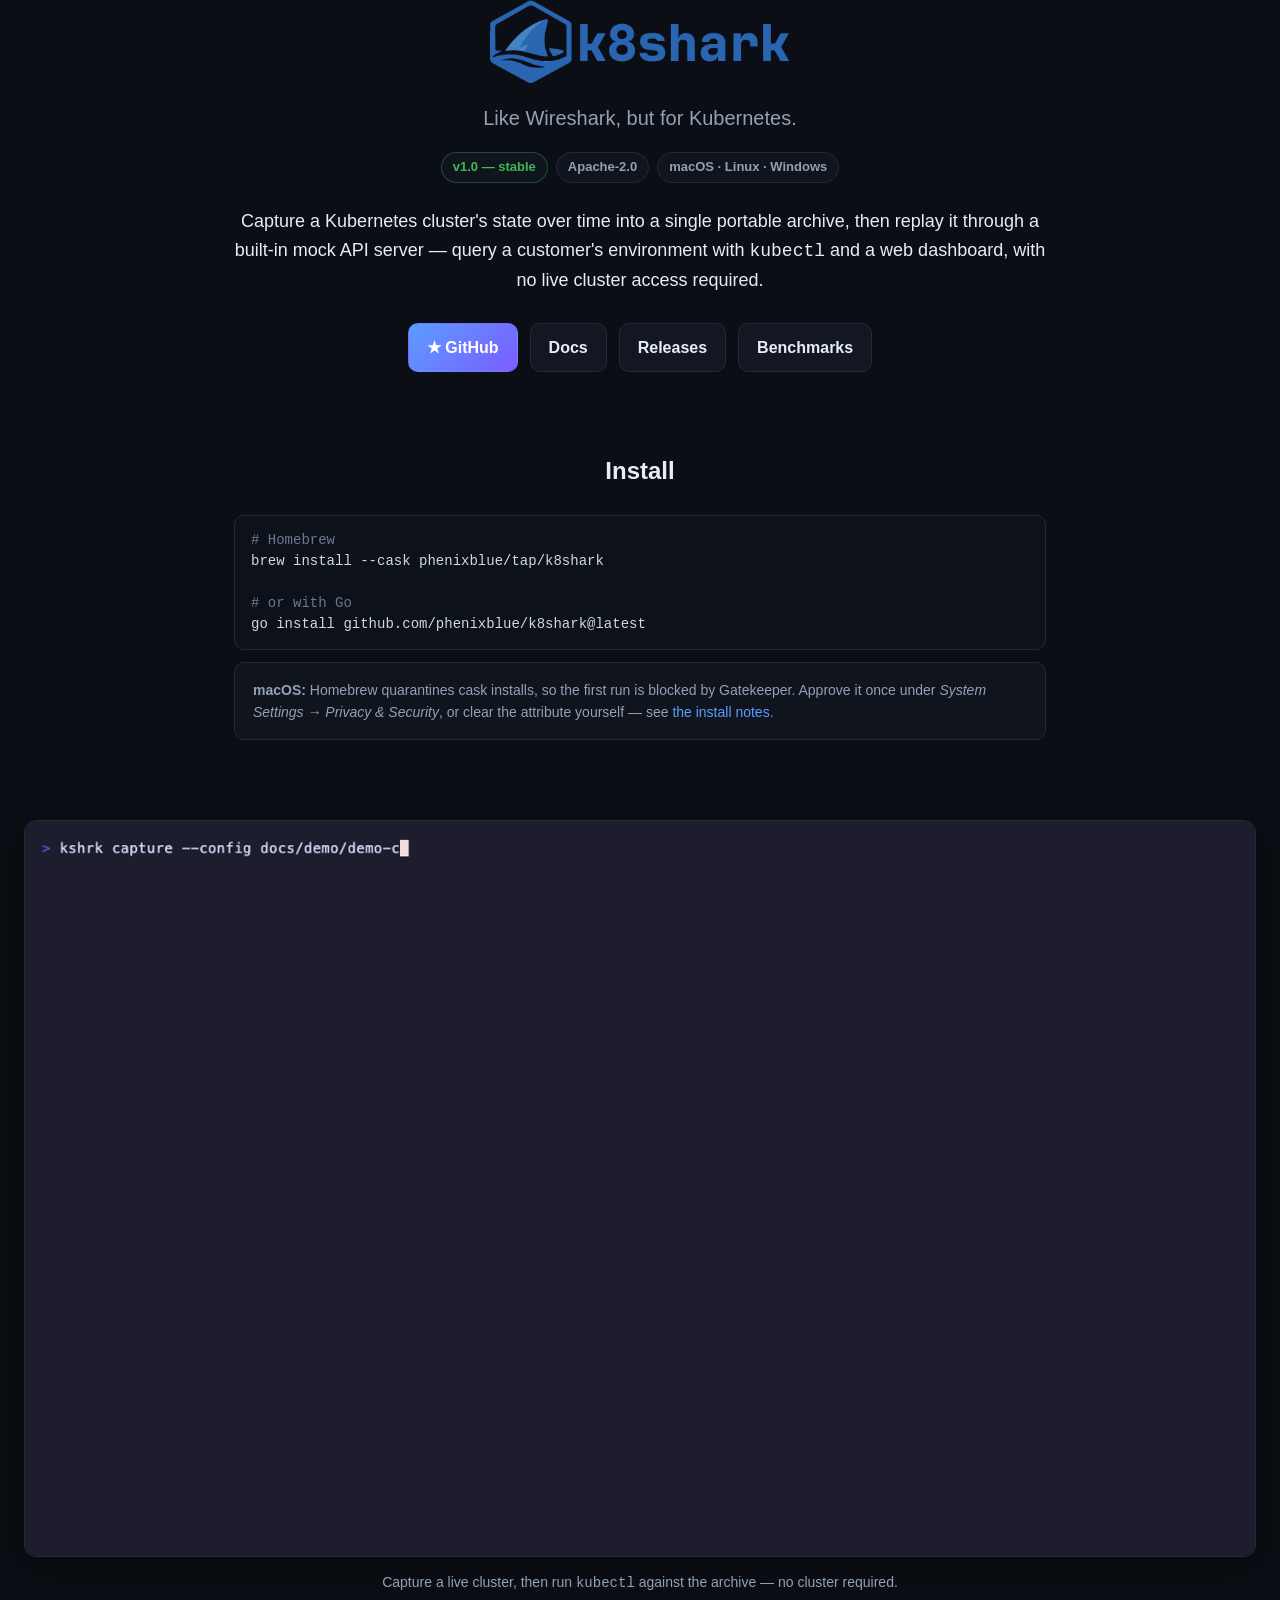
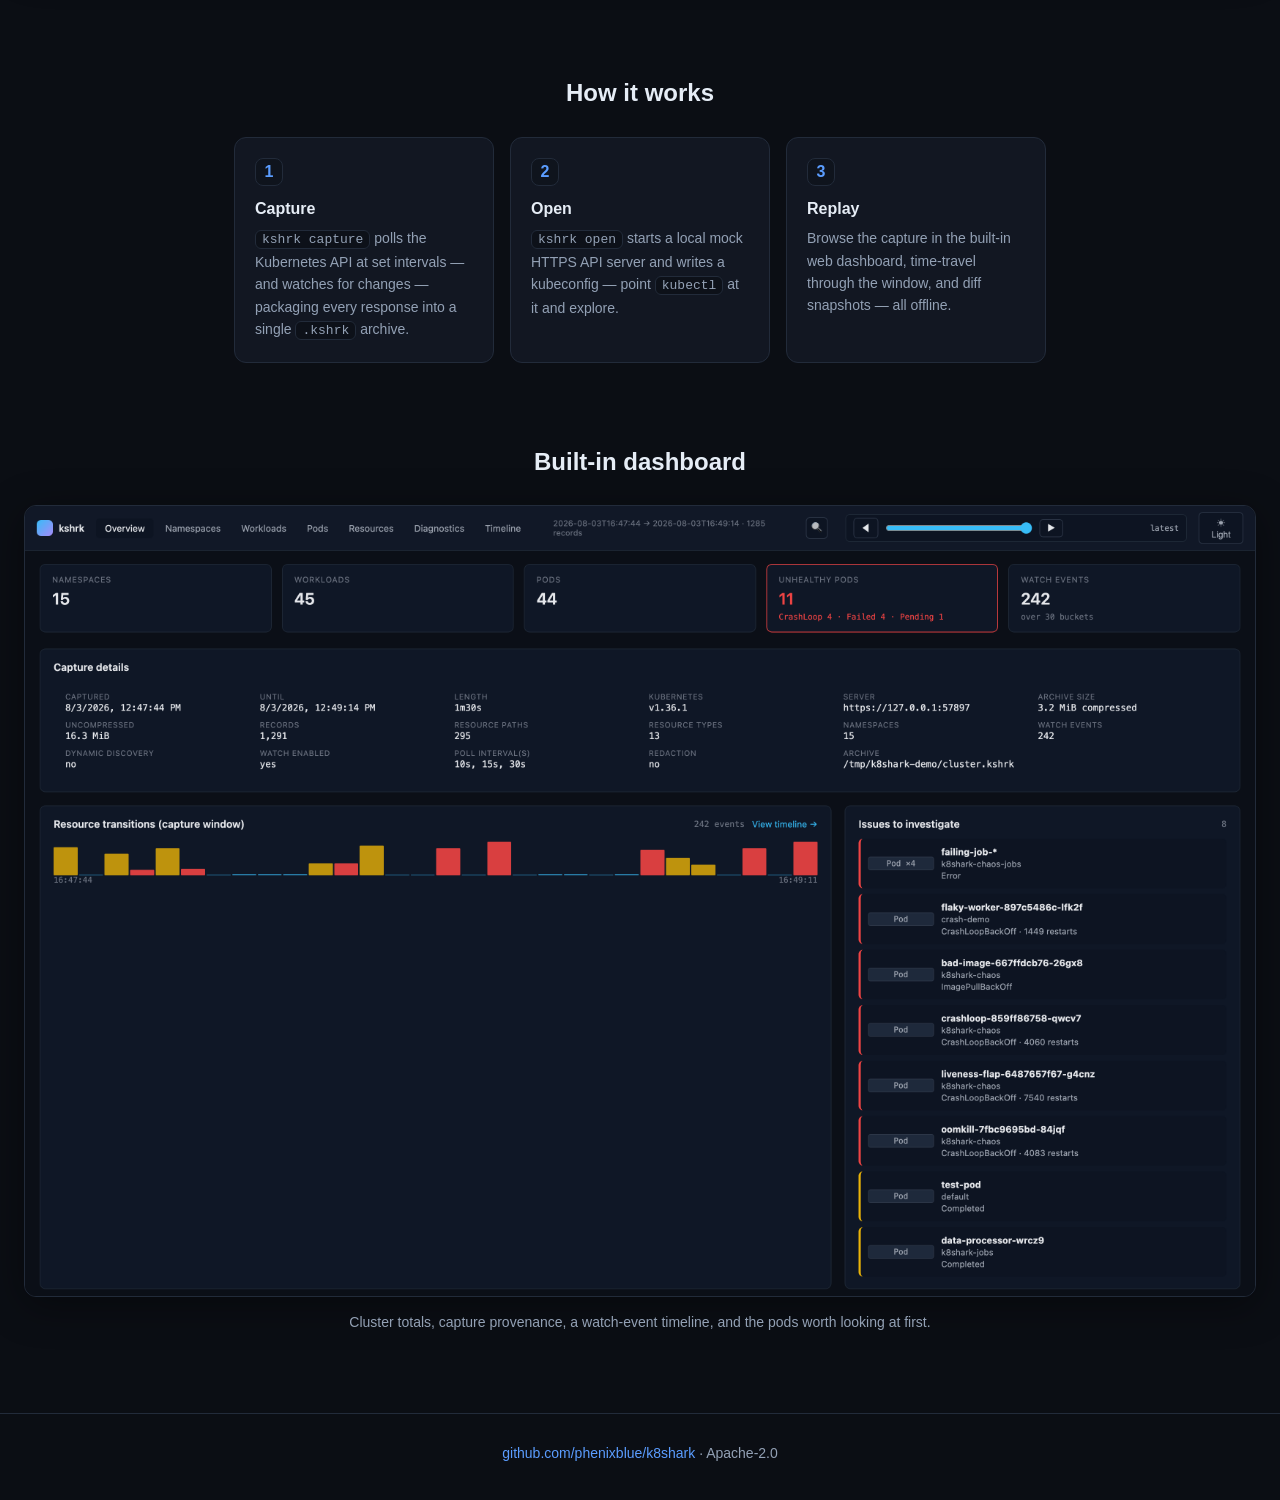
==== index.html @ fb75b680 "site: drop the v1.0 stability note section Removes the closing "k8shark 1.0 is stable" panel and its" ====
<!doctype html>
<html lang="en">
<head>
<meta charset="utf-8">
<meta name="viewport" content="width=device-width, initial-scale=1">
<title>k8shark — Like Wireshark, but for Kubernetes</title>
<meta name="description" content="Capture a Kubernetes cluster's state to a portable archive and replay it through a mock API server — use kubectl against a customer's environment without live cluster access.">
<meta property="og:title" content="k8shark — Like Wireshark, but for Kubernetes">
<meta property="og:description" content="Capture Kubernetes cluster state to a portable archive and replay it through a mock API server.">
<meta property="og:image" content="https://k8shark.io/dashboard.png">
<meta property="og:url" content="https://k8shark.io/">
<meta name="twitter:card" content="summary_large_image">
<link rel="icon" type="image/png" href="logo.png">
<style>
  :root{
    --bg:#0b0e14; --panel:#121722; --panel-2:#0f141d; --border:#222b3a;
    --text:#e6edf6; --muted:#93a1b5; --accent:#5b9dff; --accent-2:#7c5cff;
    --code-bg:#0d1119; --ok:#3fb950;
  }
  *{box-sizing:border-box}
  html{scroll-behavior:smooth}
  body{
    margin:0; background:var(--bg); color:var(--text);
    font:16px/1.6 -apple-system,BlinkMacSystemFont,"Segoe UI",Roboto,Helvetica,Arial,sans-serif;
    -webkit-font-smoothing:antialiased;
  }
  a{color:var(--accent); text-decoration:none}
  a:hover{text-decoration:underline}
  .wrap{max-width:860px; margin-left:auto; margin-right:auto; padding:0 24px}
  /* Screenshots and the terminal recording are detail-dense: giving them a
     wider column than the body text keeps the text legible at native scale
     instead of downscaling a 1440px-wide capture into an 860px slot.
     1320px - 48px of padding = a 1272px content box, so demo.gif (1440px wide,
     recorded at FontSize 16) renders at ~14.1px apparent — a real gain over the
     13px it used to be, rather than the parity a 1220px column would give. */
  .wrap.wide{max-width:1320px}
  header{padding:72px 0 0; text-align:center}
  header img.logo{width:300px; max-width:80%; height:auto}
  .tagline{color:var(--muted); font-size:20px; margin:12px 0 0}
  .badges{display:flex; gap:8px; justify-content:center; flex-wrap:wrap; margin:18px 0 0}
  .badge{
    display:inline-flex; align-items:center; gap:6px; padding:4px 11px; border-radius:999px;
    border:1px solid var(--border); background:var(--panel-2); color:var(--muted);
    font-size:13px; font-weight:600;
  }
  .badge.stable{color:var(--ok); border-color:rgba(63,185,80,.35)}
  .lede{margin:24px 0 0; text-align:center; font-size:18px; color:var(--text)}
  .cta{display:flex; gap:12px; justify-content:center; flex-wrap:wrap; margin:28px 0 0}
  .btn{
    display:inline-flex; align-items:center; gap:8px; padding:11px 18px; border-radius:10px;
    border:1px solid var(--border); background:var(--panel); color:var(--text); font-weight:600;
  }
  .btn:hover{text-decoration:none; border-color:var(--accent); color:#fff}
  .btn.primary{background:linear-gradient(135deg,var(--accent),var(--accent-2)); border-color:transparent; color:#fff}
  pre{
    background:var(--code-bg); border:1px solid var(--border); border-radius:10px;
    padding:14px 16px; overflow:auto; margin:0 0 12px;
    font:14px/1.5 ui-monospace,SFMono-Regular,Menlo,Consolas,monospace; color:#cdd9e5;
  }
  pre .c{color:#6b7a90}
  pre .p{color:var(--accent)}
  pre:last-child{margin-bottom:0}
  section{margin-top:80px}
  h2{font-size:24px; margin:0 0 24px; text-align:center}
  .caption{text-align:center; color:var(--muted); font-size:14px; margin:14px 0 0}
  .shot{display:block; width:100%; height:auto; border:1px solid var(--border); border-radius:12px; box-shadow:0 8px 40px rgba(0,0,0,.4)}
  .steps{display:grid; grid-template-columns:repeat(3,1fr); gap:16px}
  .step{background:var(--panel); border:1px solid var(--border); border-radius:12px; padding:20px}
  .step .n{display:inline-flex; align-items:center; justify-content:center; width:28px; height:28px; border-radius:8px; background:var(--panel-2); border:1px solid var(--border); color:var(--accent); font-weight:700; margin-bottom:10px}
  .step h3{margin:0 0 6px; font-size:16px}
  .step p{margin:0; color:var(--muted); font-size:14px}
  .step code{background:var(--code-bg); border:1px solid var(--border); border-radius:6px; padding:1px 6px; font-size:13px}
  .note{color:var(--muted); font-size:14px; background:var(--panel-2); border:1px solid var(--border); border-radius:10px; padding:16px 18px; margin:0}
  .note code{background:var(--code-bg); border:1px solid var(--border); border-radius:6px; padding:1px 6px; font-size:13px}
  footer{margin-top:80px; border-top:1px solid var(--border); padding:28px 0 40px; text-align:center; color:var(--muted); font-size:14px}
  @media (max-width:680px){ .steps{grid-template-columns:1fr} header{padding-top:40px} }
</style>
</head>
<body>
<header class="wrap">
  <img class="logo" src="logo.png" alt="k8shark">
  <p class="tagline">Like Wireshark, but for Kubernetes.</p>
  <div class="badges">
    <span class="badge stable">v1.0 — stable</span>
    <span class="badge">Apache-2.0</span>
    <span class="badge">macOS · Linux · Windows</span>
  </div>
</header>

<div class="wrap">
  <p class="lede">
    Capture a Kubernetes cluster's state over time into a single portable archive, then replay it
    through a built-in mock API server — query a customer's environment with <code>kubectl</code> and a
    web dashboard, with no live cluster access required.
  </p>

  <div class="cta">
    <a class="btn primary" href="https://github.com/phenixblue/k8shark">★ GitHub</a>
    <a class="btn" href="https://github.com/phenixblue/k8shark/tree/main/docs">Docs</a>
    <a class="btn" href="https://github.com/phenixblue/k8shark/releases/latest">Releases</a>
    <a class="btn" href="./benchmarks/">Benchmarks</a>
  </div>
</div>

<section class="wrap">
  <h2>Install</h2>
  <pre><span class="c"># Homebrew</span>
brew install --cask phenixblue/tap/k8shark

<span class="c"># or with Go</span>
go install github.com/phenixblue/k8shark@latest</pre>
  <p class="note">
    <strong>macOS:</strong> Homebrew quarantines cask installs, so the first run is blocked by
    Gatekeeper. Approve it once under <em>System Settings → Privacy &amp; Security</em>, or clear the
    attribute yourself — see
    <a href="https://github.com/phenixblue/k8shark/blob/main/docs/usage.md#macos-first-run-is-blocked-by-gatekeeper">the install notes</a>.
  </p>
</section>

<section class="wrap wide">
  <img class="shot" src="demo.gif" alt="Terminal recording: kshrk captures a cluster, then kubectl queries the archive through the mock API server">
  <p class="caption">Capture a live cluster, then run <code>kubectl</code> against the archive — no cluster required.</p>
</section>

<section class="wrap">
  <h2>How it works</h2>
  <div class="steps">
    <div class="step">
      <span class="n">1</span>
      <h3>Capture</h3>
      <p><code>kshrk capture</code> polls the Kubernetes API at set intervals — and watches for changes — packaging every response into a single <code>.kshrk</code> archive.</p>
    </div>
    <div class="step">
      <span class="n">2</span>
      <h3>Open</h3>
      <p><code>kshrk open</code> starts a local mock HTTPS API server and writes a kubeconfig — point <code>kubectl</code> at it and explore.</p>
    </div>
    <div class="step">
      <span class="n">3</span>
      <h3>Replay</h3>
      <p>Browse the capture in the built-in web dashboard, time-travel through the window, and diff snapshots — all offline.</p>
    </div>
  </div>
</section>

<section class="wrap wide">
  <h2>Built-in dashboard</h2>
  <a href="https://github.com/phenixblue/k8shark/blob/main/docs/web-ui.md">
    <img class="shot" src="dashboard.png" alt="k8shark web dashboard: cluster totals, capture details, a resource-transition histogram, and a list of unhealthy pods to investigate">
  </a>
  <p class="caption">Cluster totals, capture provenance, a watch-event timeline, and the pods worth looking at first.</p>
</section>

<footer>
  <div class="wrap">
    <a href="https://github.com/phenixblue/k8shark">github.com/phenixblue/k8shark</a>
    · Apache-2.0
  </div>
</footer>
</body>
</html>
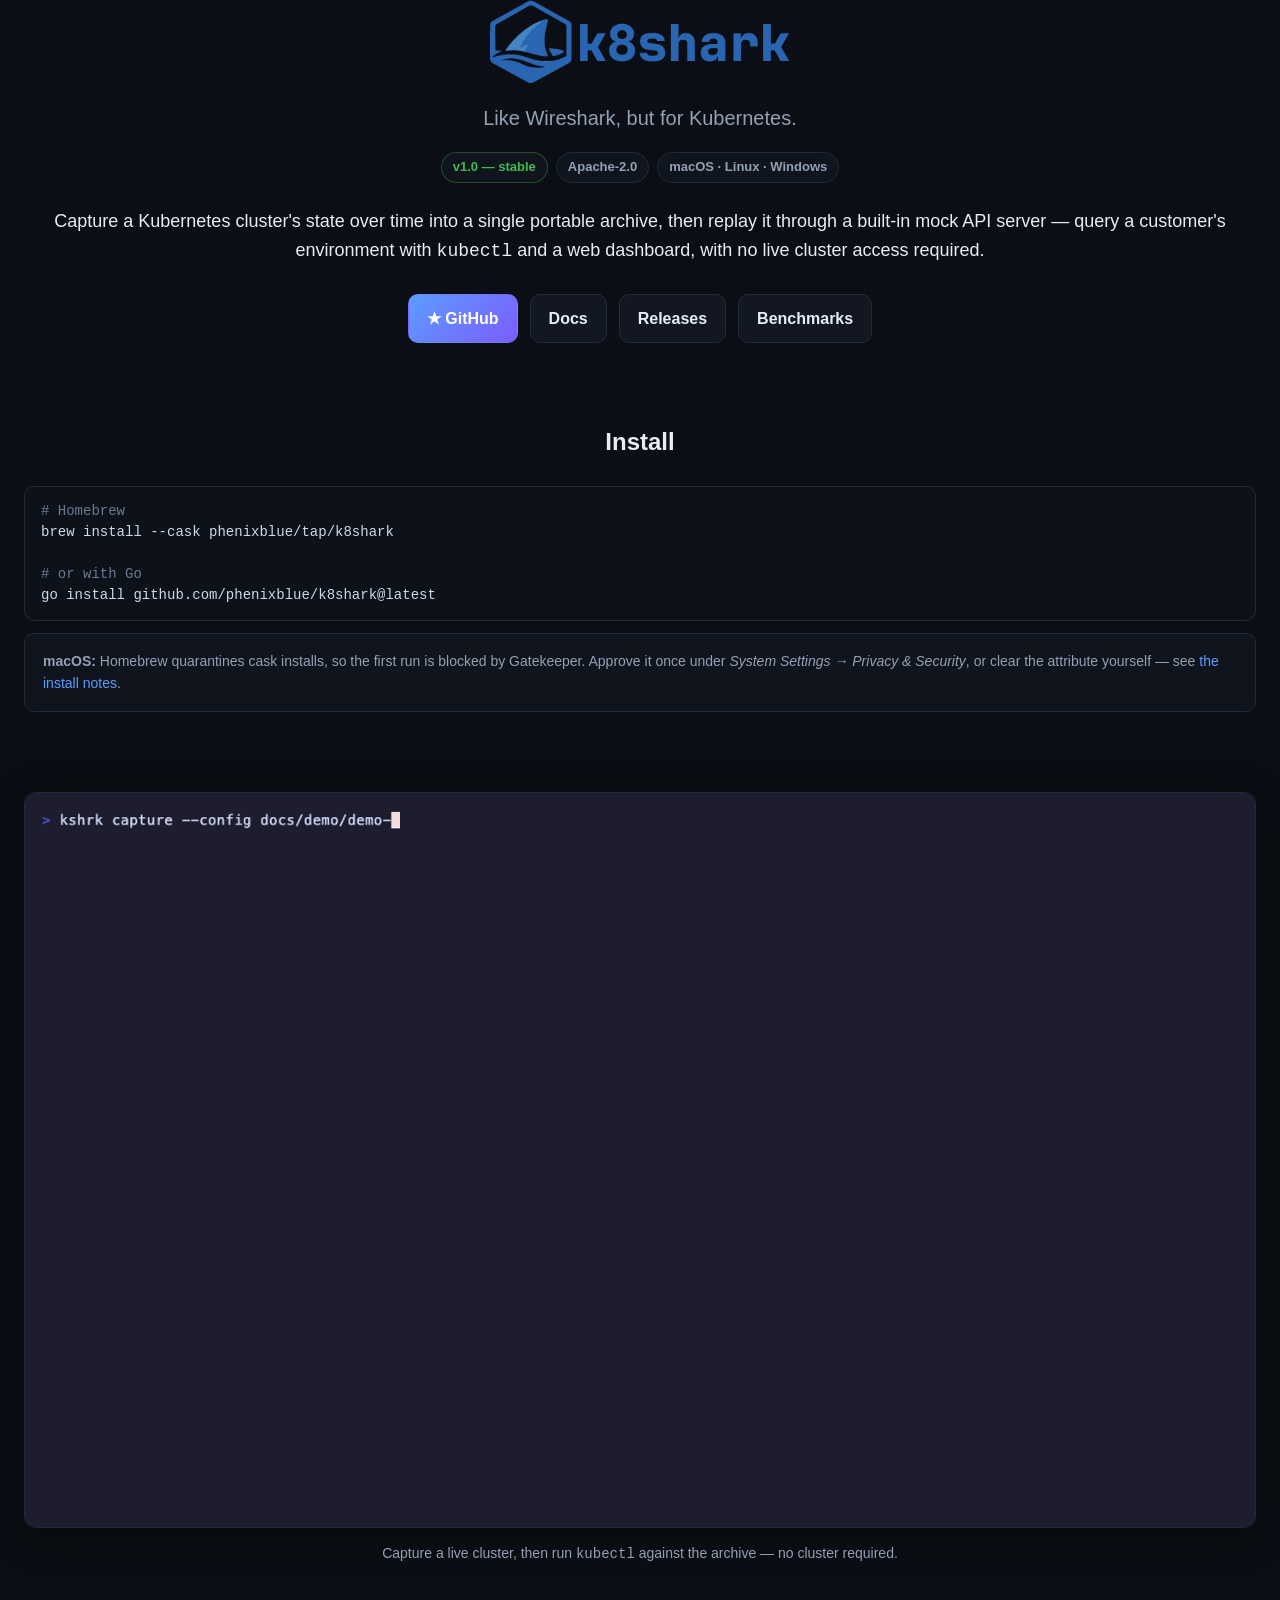
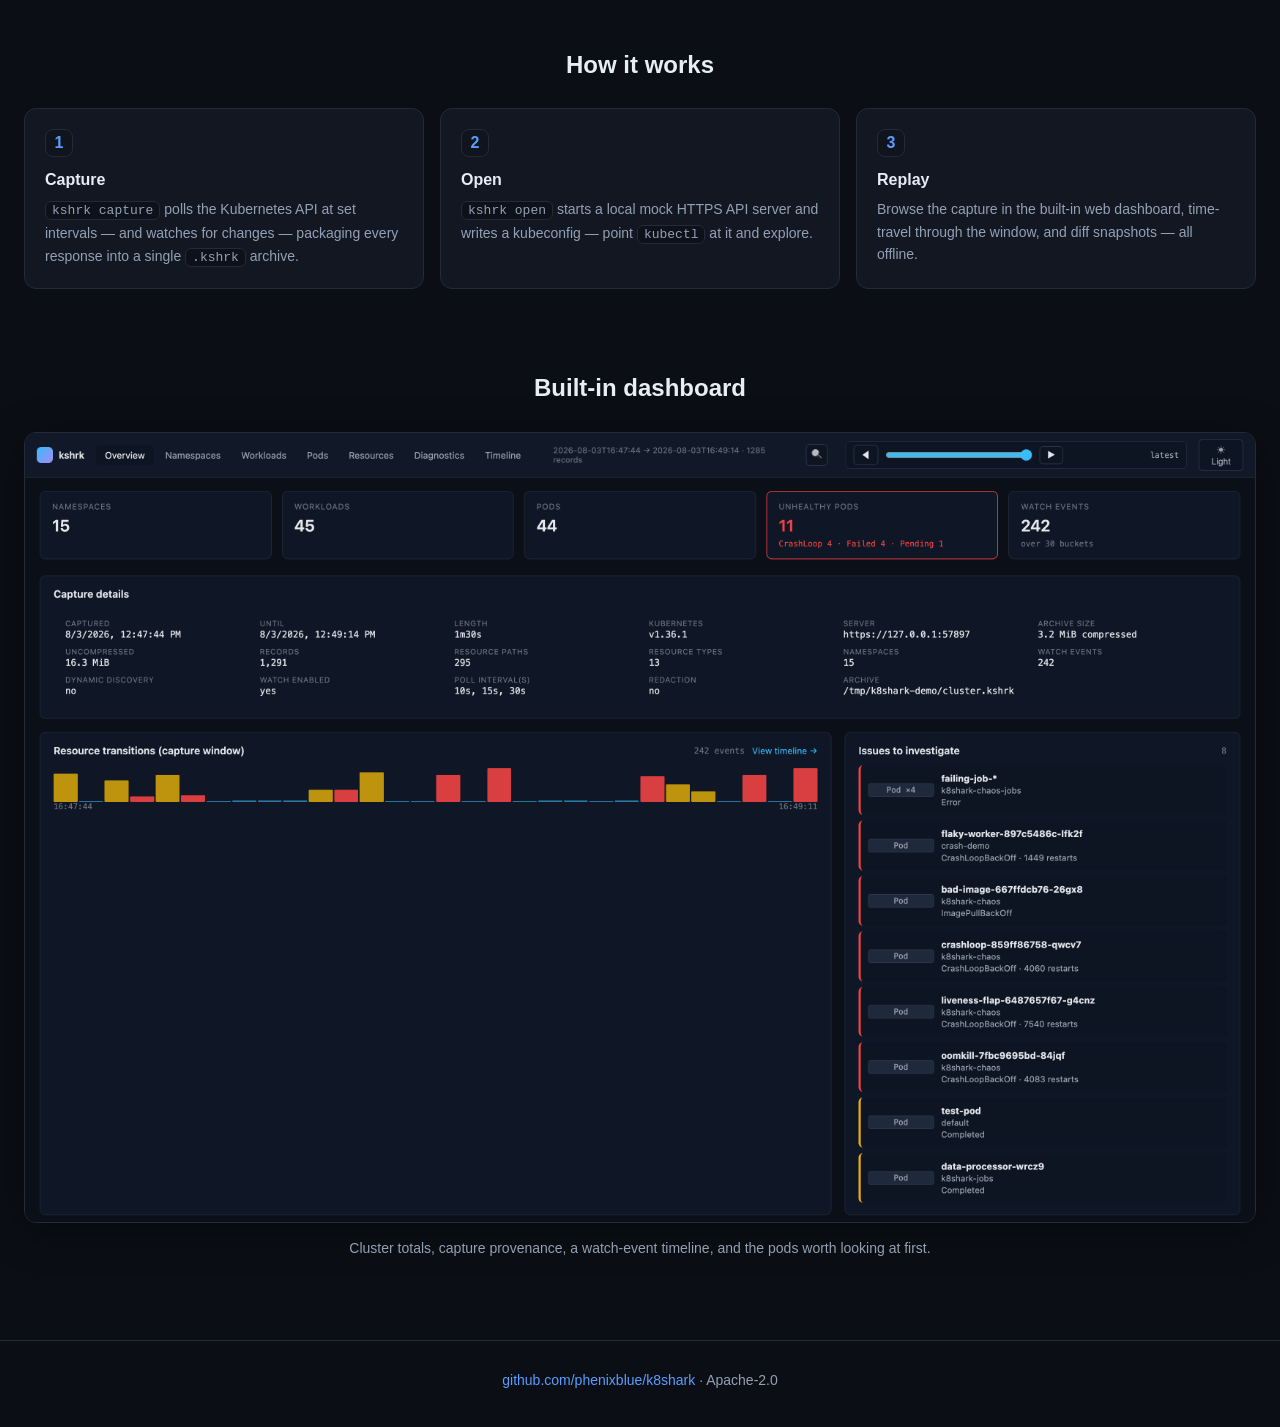
==== commit f0c0fff7: "site: use one column width for every section The two-column scheme (860px for prose, 1320px for the " ====
--- a/index.html
+++ b/index.html
@@ -26,14 +26,16 @@
   }
   a{color:var(--accent); text-decoration:none}
   a:hover{text-decoration:underline}
-  .wrap{max-width:860px; margin-left:auto; margin-right:auto; padding:0 24px}
-  /* Screenshots and the terminal recording are detail-dense: giving them a
-     wider column than the body text keeps the text legible at native scale
-     instead of downscaling a 1440px-wide capture into an 860px slot.
-     1320px - 48px of padding = a 1272px content box, so demo.gif (1440px wide,
-     recorded at FontSize 16) renders at ~14.1px apparent — a real gain over the
-     13px it used to be, rather than the parity a 1220px column would give. */
-  .wrap.wide{max-width:1320px}
+  /* One column width for every section, so all of them scale together as the
+     window resizes. A narrower column for prose and a wider one for the media
+     meant the gif and screenshot resized with the viewport while the text
+     blocks stayed pinned, which read as a bug.
+
+     1320px is set by the media rather than the prose: minus 48px of padding
+     that's a 1272px content box, so demo.gif (1440px wide, recorded at
+     FontSize 16) renders at ~14.1px apparent — legible, where the old 860px
+     column squeezed it to ~8.8px. */
+  .wrap{max-width:1320px; margin-left:auto; margin-right:auto; padding:0 24px}
   header{padding:72px 0 0; text-align:center}
   header img.logo{width:300px; max-width:80%; height:auto}
   .tagline{color:var(--muted); font-size:20px; margin:12px 0 0}
@@ -117,7 +119,7 @@
   </p>
 </section>
 
-<section class="wrap wide">
+<section class="wrap">
   <img class="shot" src="demo.gif" alt="Terminal recording: kshrk captures a cluster, then kubectl queries the archive through the mock API server">
   <p class="caption">Capture a live cluster, then run <code>kubectl</code> against the archive — no cluster required.</p>
 </section>
@@ -143,7 +145,7 @@
   </div>
 </section>
 
-<section class="wrap wide">
+<section class="wrap">
   <h2>Built-in dashboard</h2>
   <a href="https://github.com/phenixblue/k8shark/blob/main/docs/web-ui.md">
     <img class="shot" src="dashboard.png" alt="k8shark web dashboard: cluster totals, capture details, a resource-transition histogram, and a list of unhealthy pods to investigate">
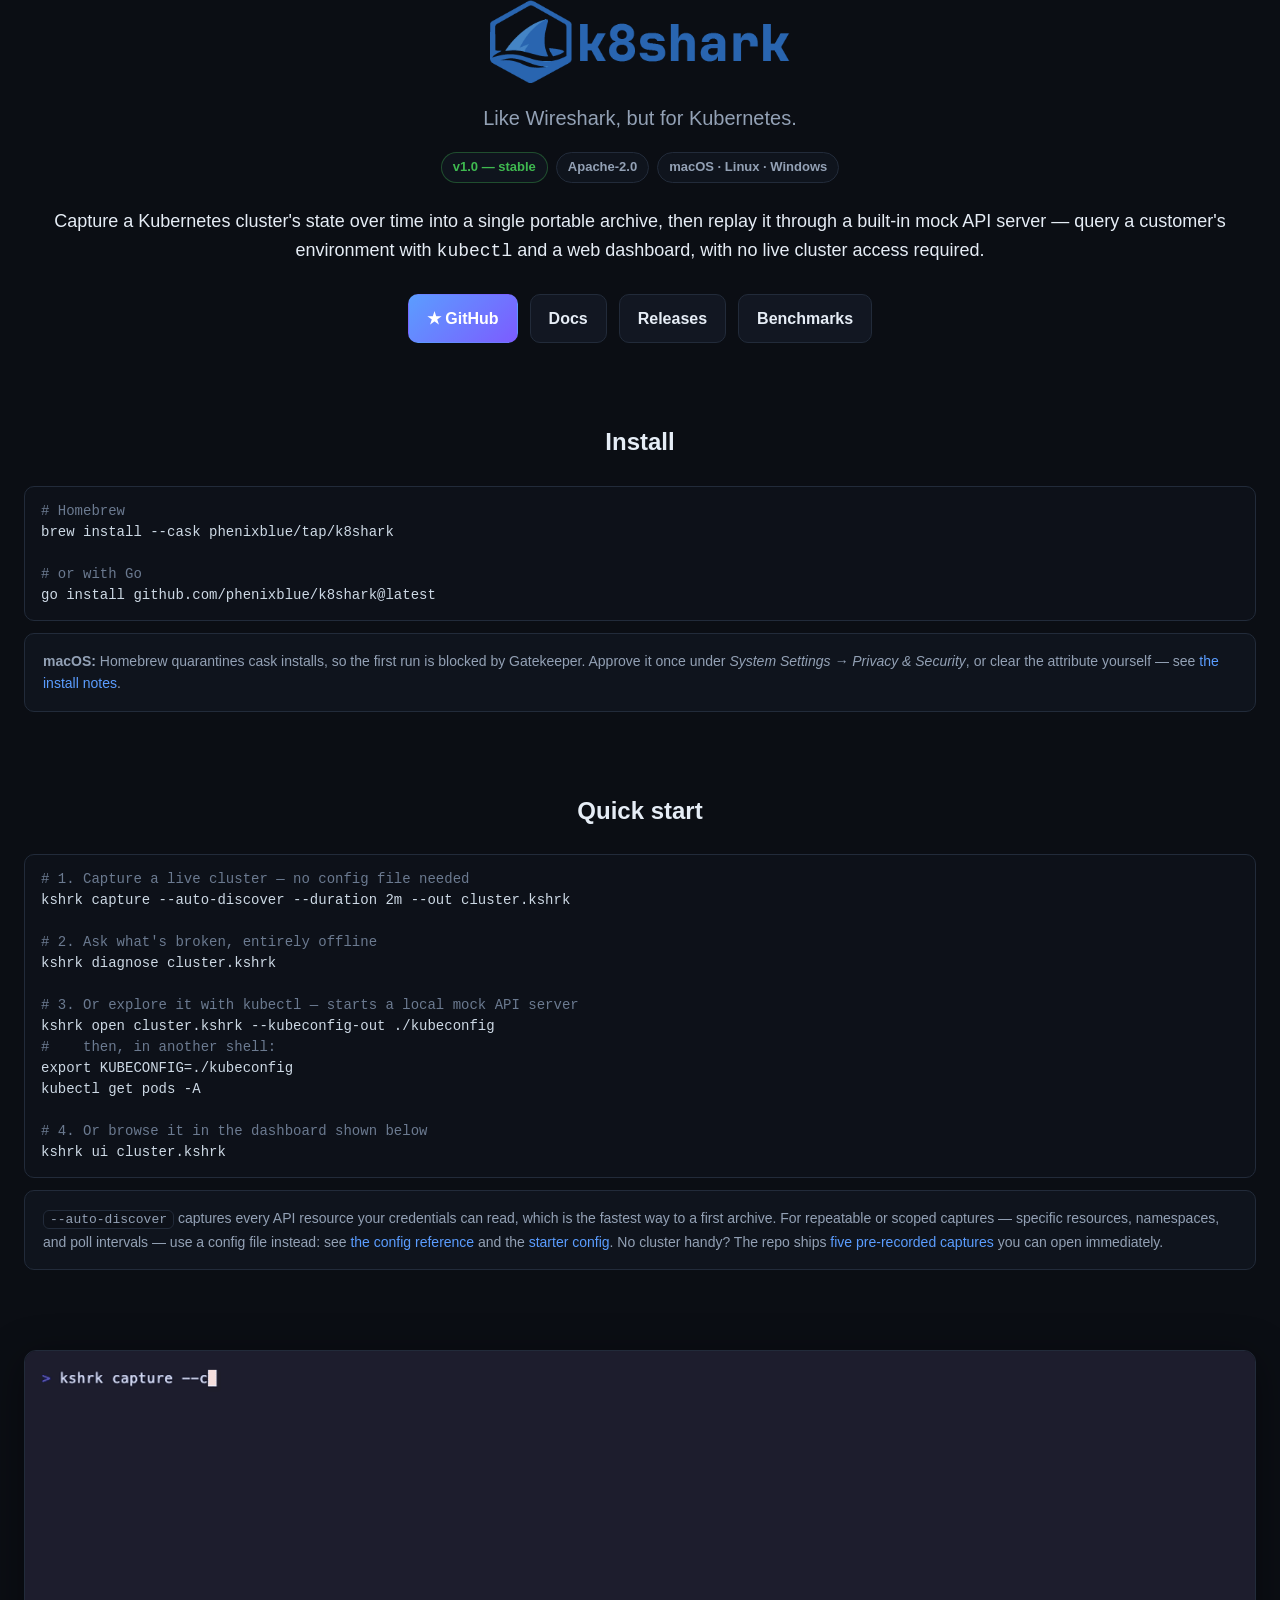
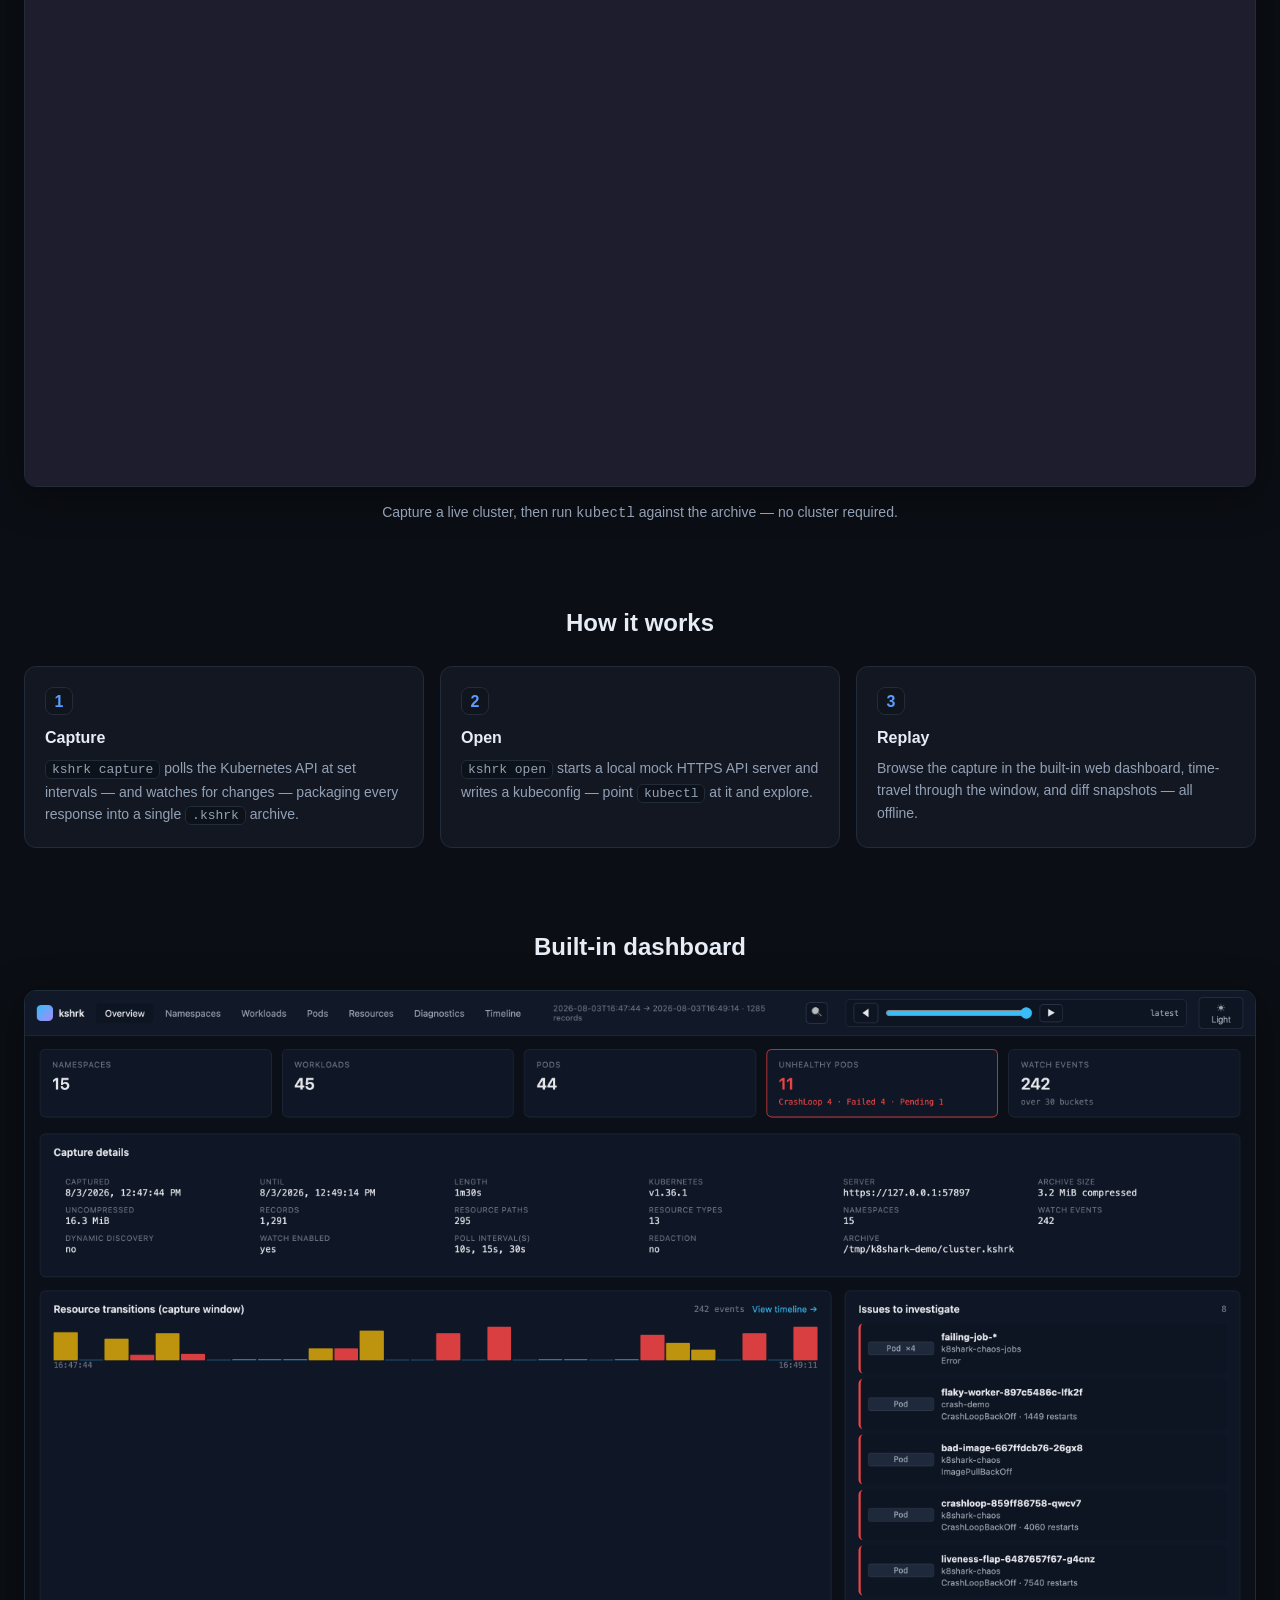
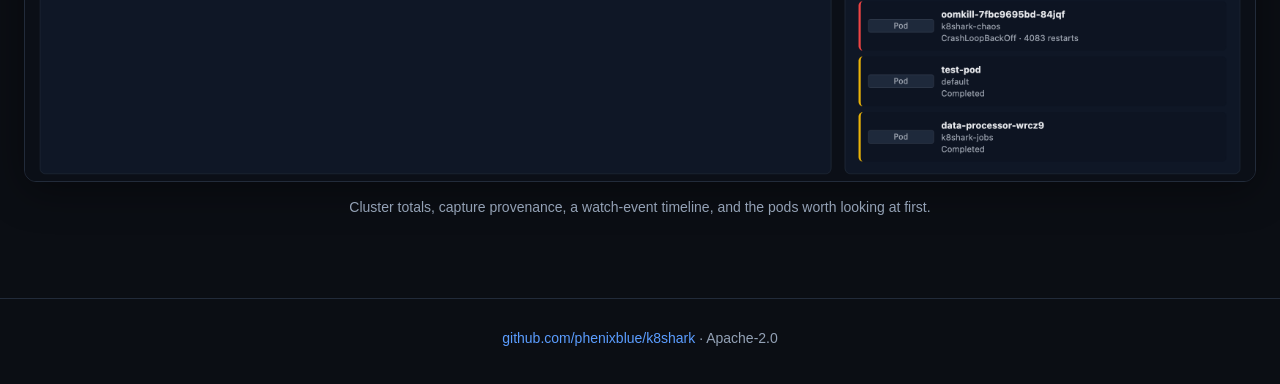
==== commit 890ef3a9: "site: add a Quick start section The page went install -> gif -> conceptual steps with no copy-pastea" ====
--- a/index.html
+++ b/index.html
@@ -120,6 +120,34 @@
 </section>
 
 <section class="wrap">
+  <h2>Quick start</h2>
+  <pre><span class="c"># 1. Capture a live cluster — no config file needed</span>
+kshrk capture --auto-discover --duration 2m --out cluster.kshrk
+
+<span class="c"># 2. Ask what's broken, entirely offline</span>
+kshrk diagnose cluster.kshrk
+
+<span class="c"># 3. Or explore it with kubectl — starts a local mock API server</span>
+kshrk open cluster.kshrk --kubeconfig-out ./kubeconfig
+<span class="c">#    then, in another shell:</span>
+export KUBECONFIG=./kubeconfig
+kubectl get pods -A
+
+<span class="c"># 4. Or browse it in the dashboard shown below</span>
+kshrk ui cluster.kshrk</pre>
+  <p class="note">
+    <code>--auto-discover</code> captures every API resource your credentials can read, which is the
+    fastest way to a first archive. For repeatable or scoped captures — specific resources,
+    namespaces, and poll intervals — use a config file instead: see
+    <a href="https://github.com/phenixblue/k8shark/blob/main/docs/config.md">the config reference</a>
+    and the <a href="https://github.com/phenixblue/k8shark/blob/main/examples/k8shark.yaml">starter config</a>.
+    No cluster handy? The repo ships
+    <a href="https://github.com/phenixblue/k8shark/blob/main/examples/README.md">five pre-recorded captures</a>
+    you can open immediately.
+  </p>
+</section>
+
+<section class="wrap">
   <img class="shot" src="demo.gif" alt="Terminal recording: kshrk captures a cluster, then kubectl queries the archive through the mock API server">
   <p class="caption">Capture a live cluster, then run <code>kubectl</code> against the archive — no cluster required.</p>
 </section>
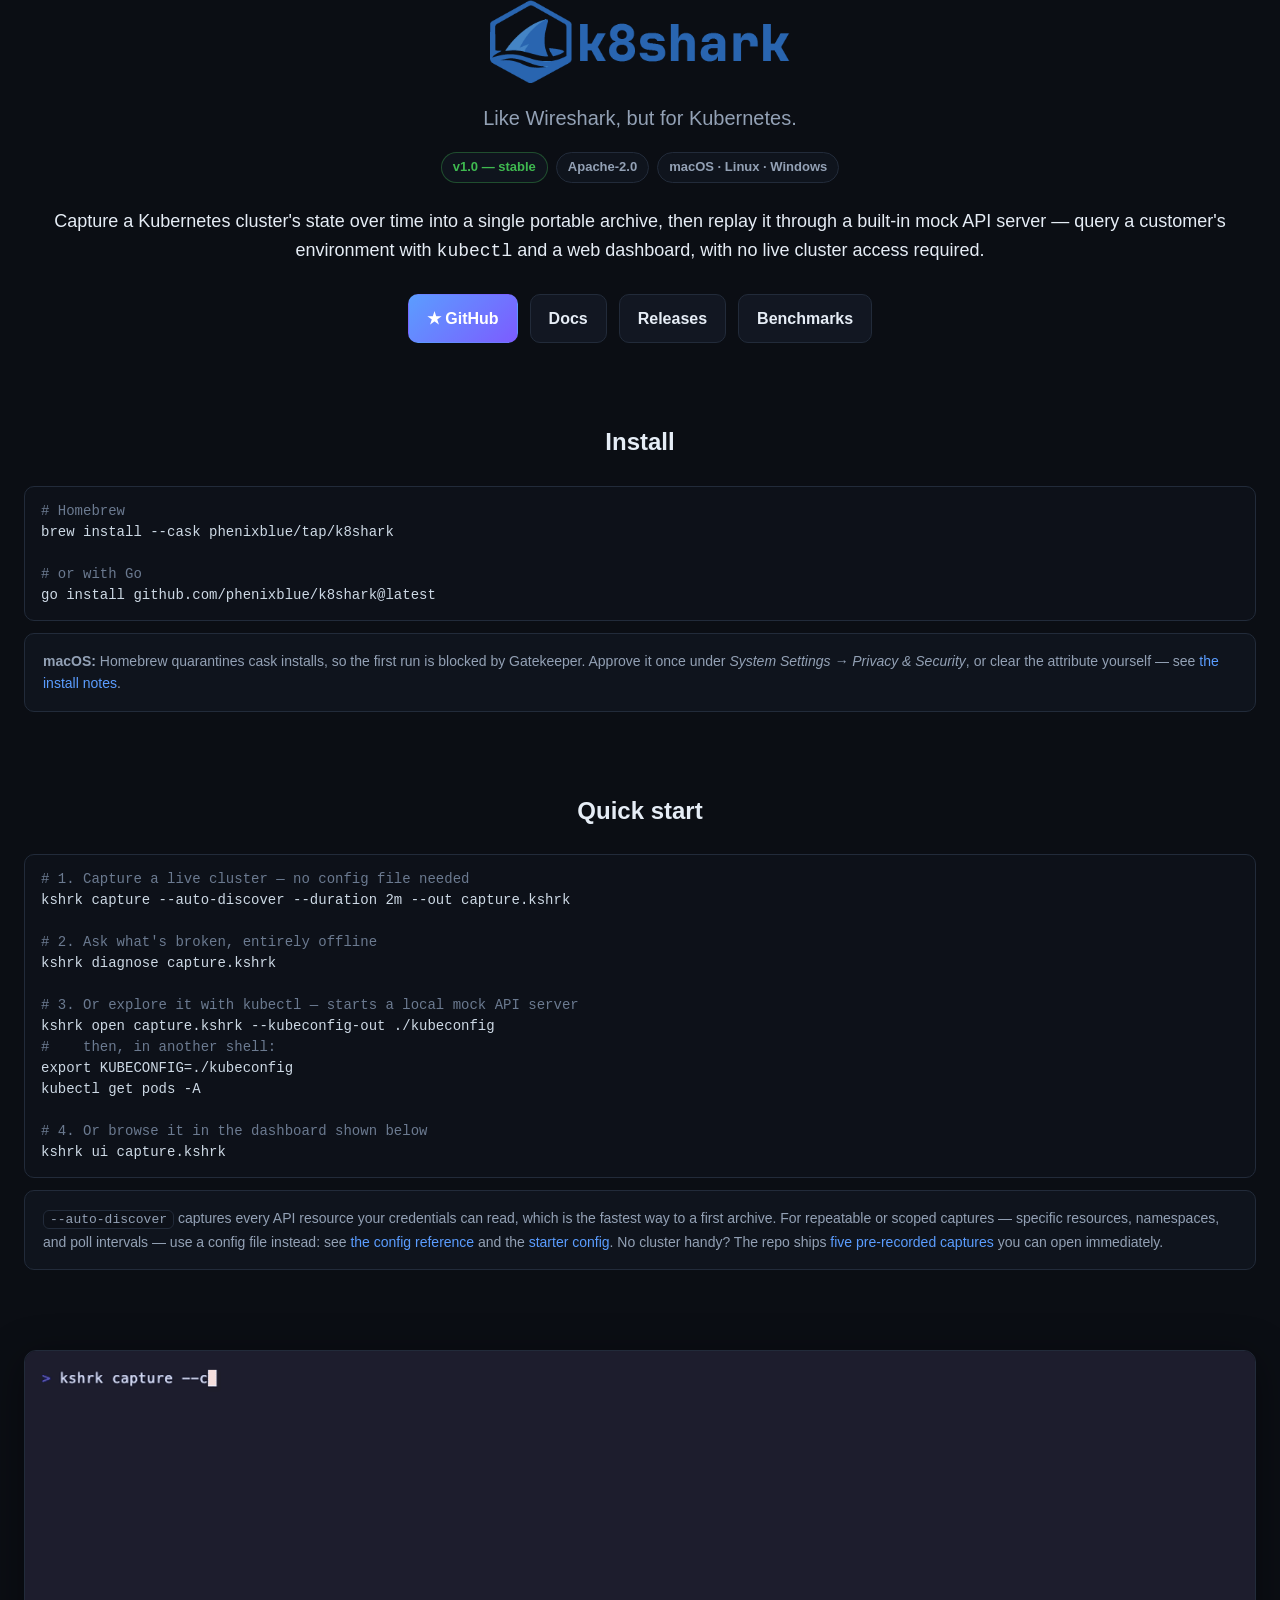
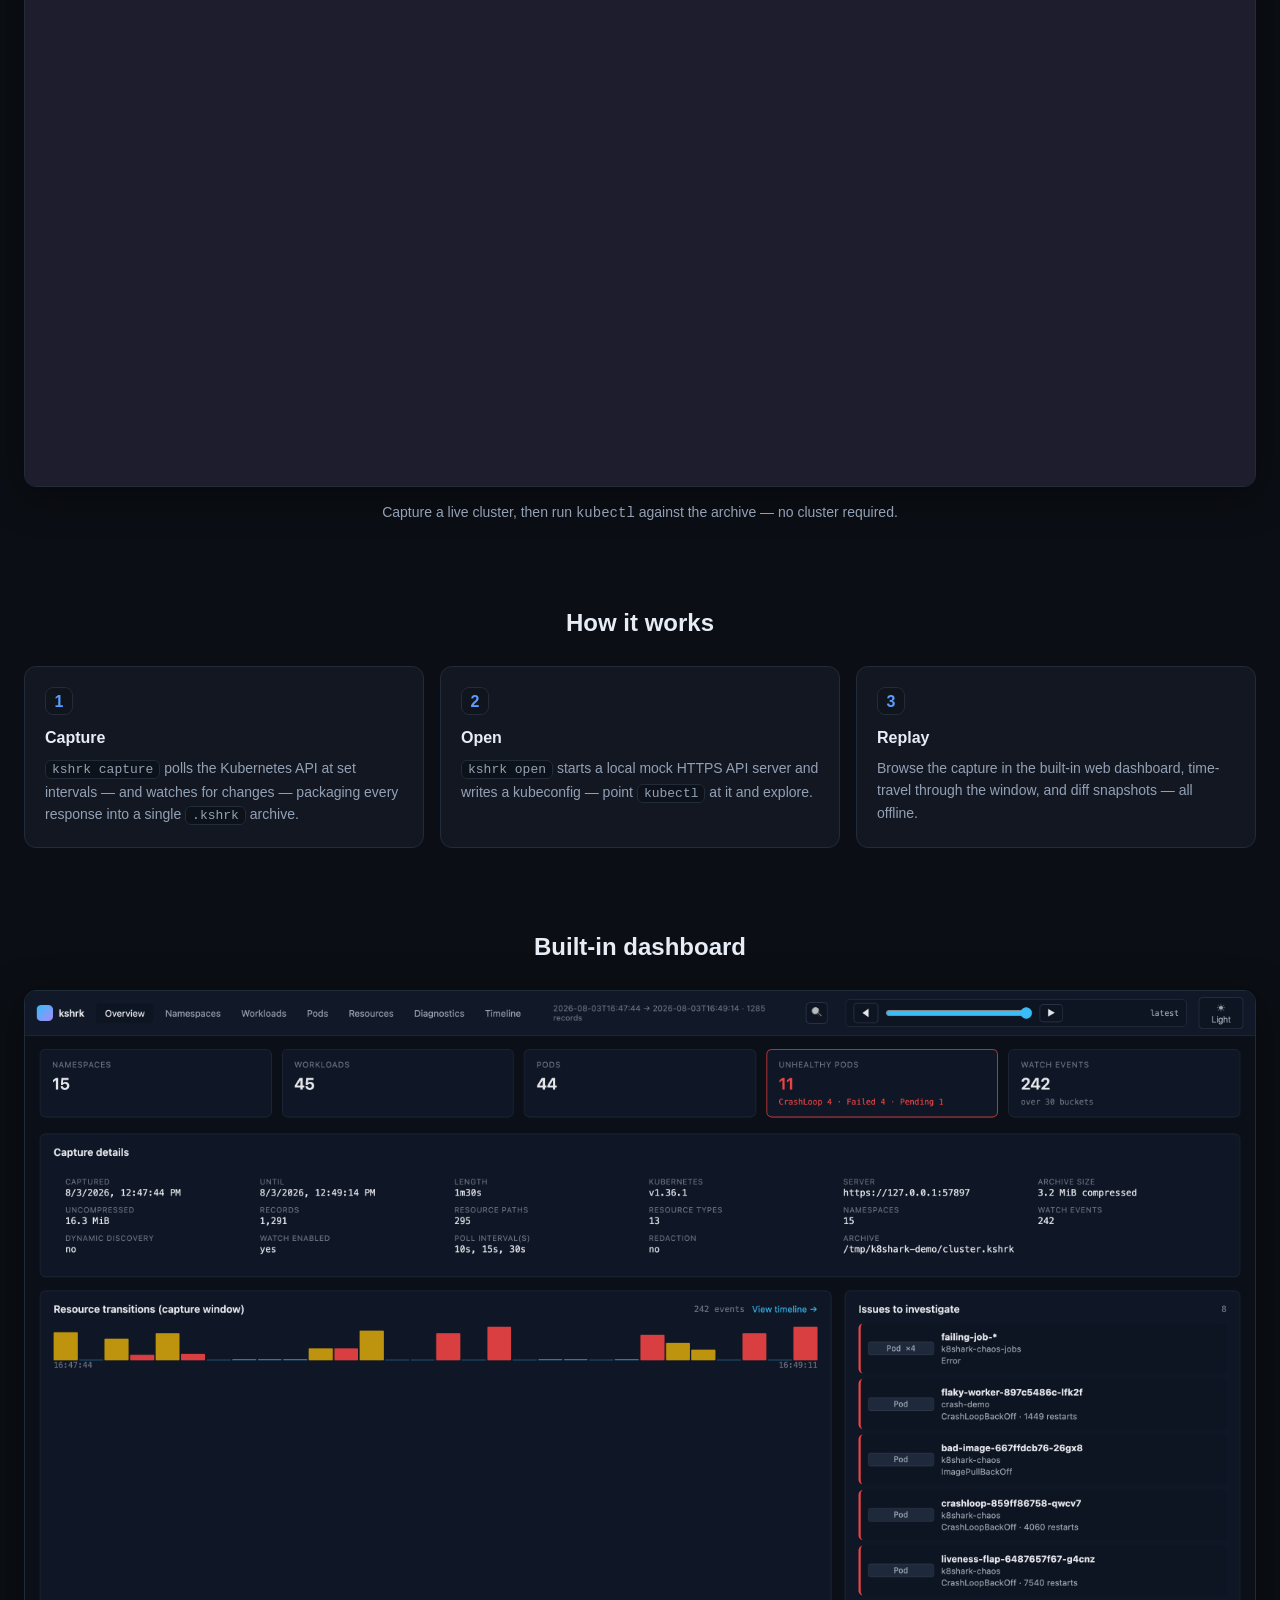
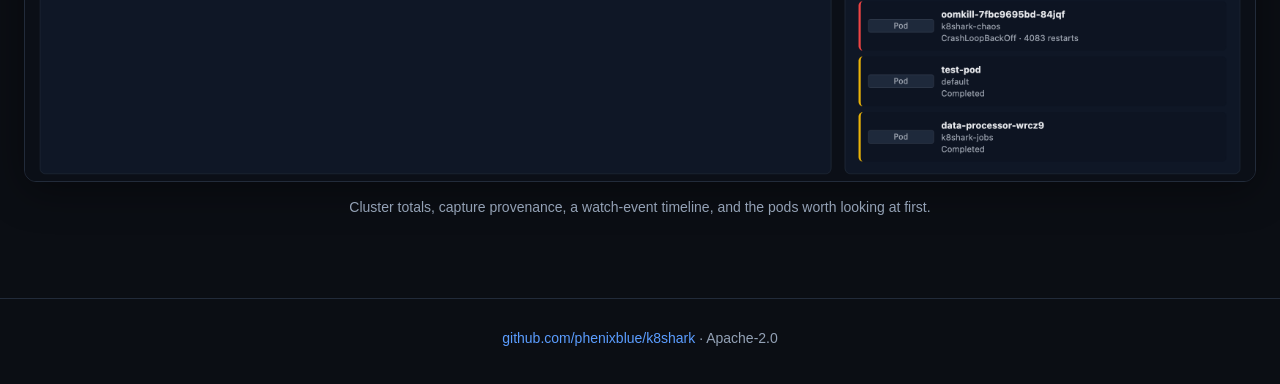
==== commit 538683d6: "site: name the archive capture.kshrk, matching the README The README's diagram and numbered steps al" ====
--- a/index.html
+++ b/index.html
@@ -122,19 +122,19 @@
 <section class="wrap">
   <h2>Quick start</h2>
   <pre><span class="c"># 1. Capture a live cluster — no config file needed</span>
-kshrk capture --auto-discover --duration 2m --out cluster.kshrk
+kshrk capture --auto-discover --duration 2m --out capture.kshrk
 
 <span class="c"># 2. Ask what's broken, entirely offline</span>
-kshrk diagnose cluster.kshrk
+kshrk diagnose capture.kshrk
 
 <span class="c"># 3. Or explore it with kubectl — starts a local mock API server</span>
-kshrk open cluster.kshrk --kubeconfig-out ./kubeconfig
+kshrk open capture.kshrk --kubeconfig-out ./kubeconfig
 <span class="c">#    then, in another shell:</span>
 export KUBECONFIG=./kubeconfig
 kubectl get pods -A
 
 <span class="c"># 4. Or browse it in the dashboard shown below</span>
-kshrk ui cluster.kshrk</pre>
+kshrk ui capture.kshrk</pre>
   <p class="note">
     <code>--auto-discover</code> captures every API resource your credentials can read, which is the
     fastest way to a first archive. For repeatable or scoped captures — specific resources,
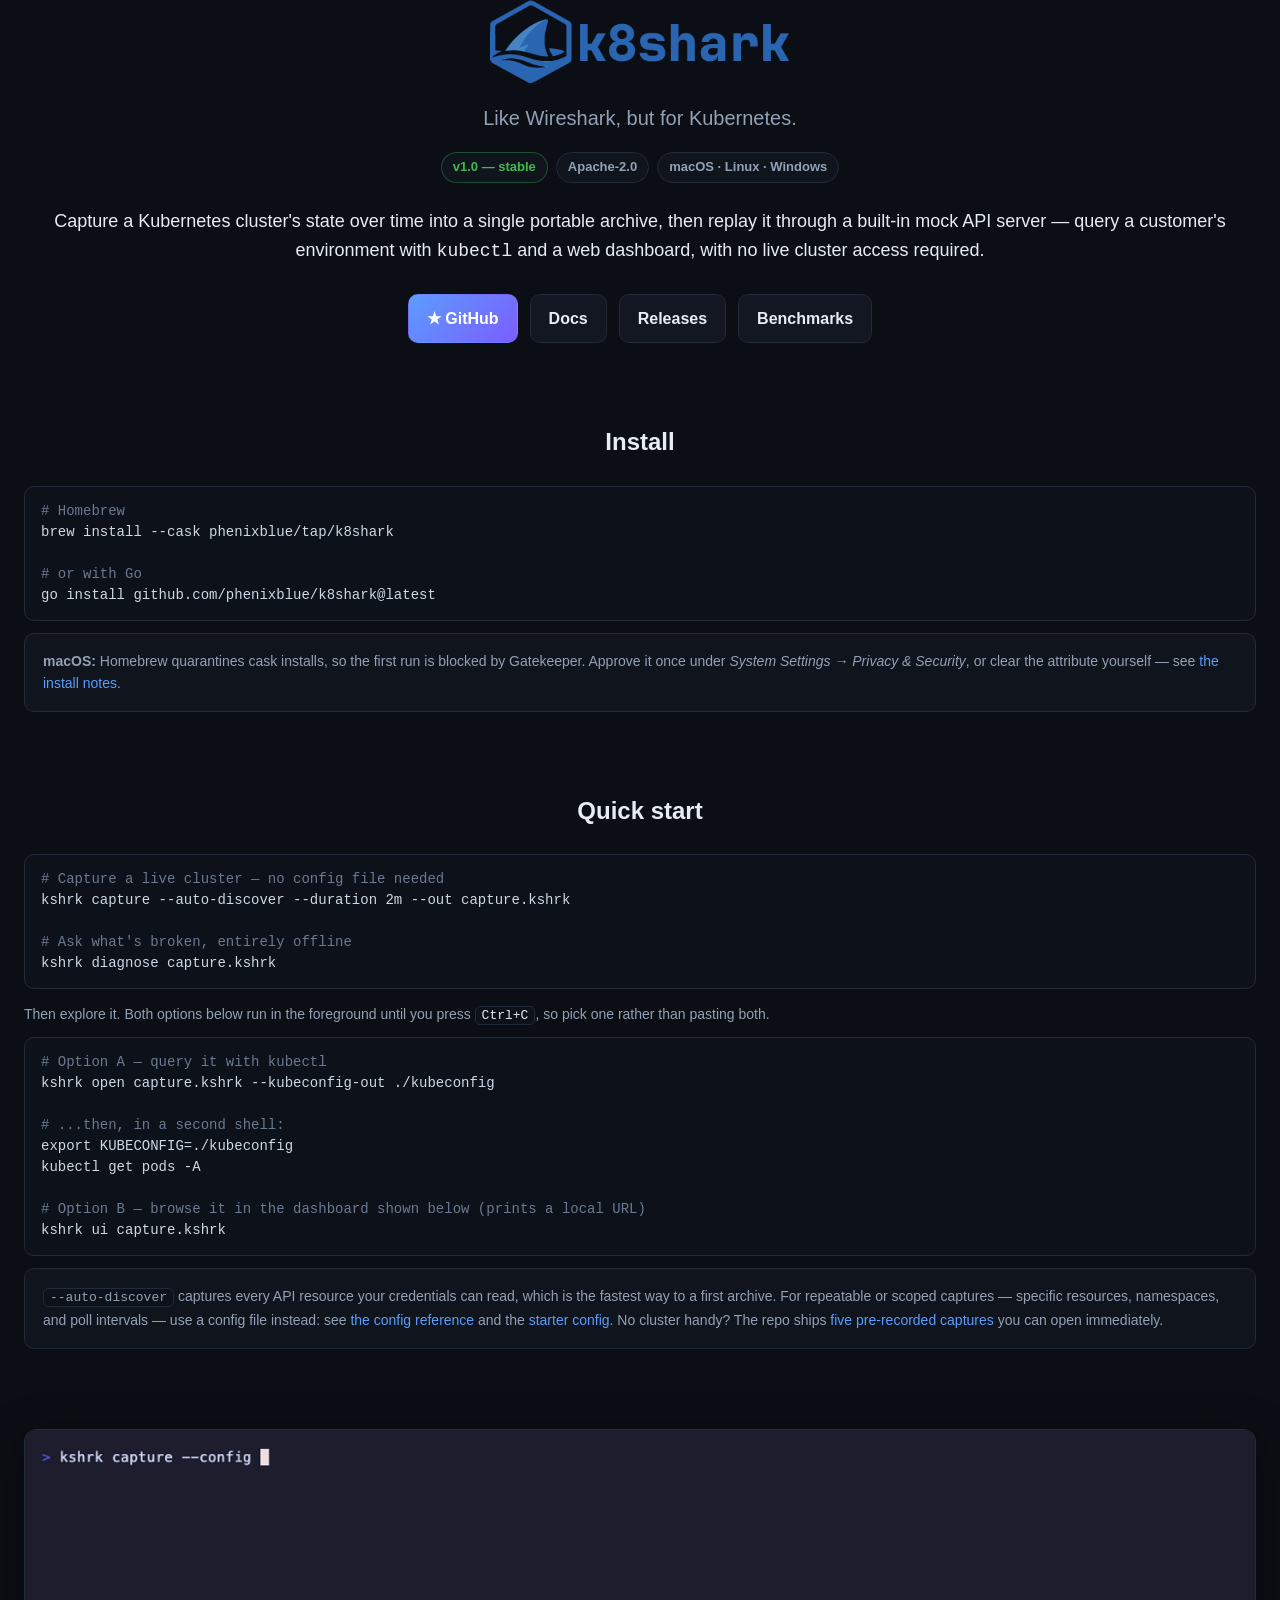
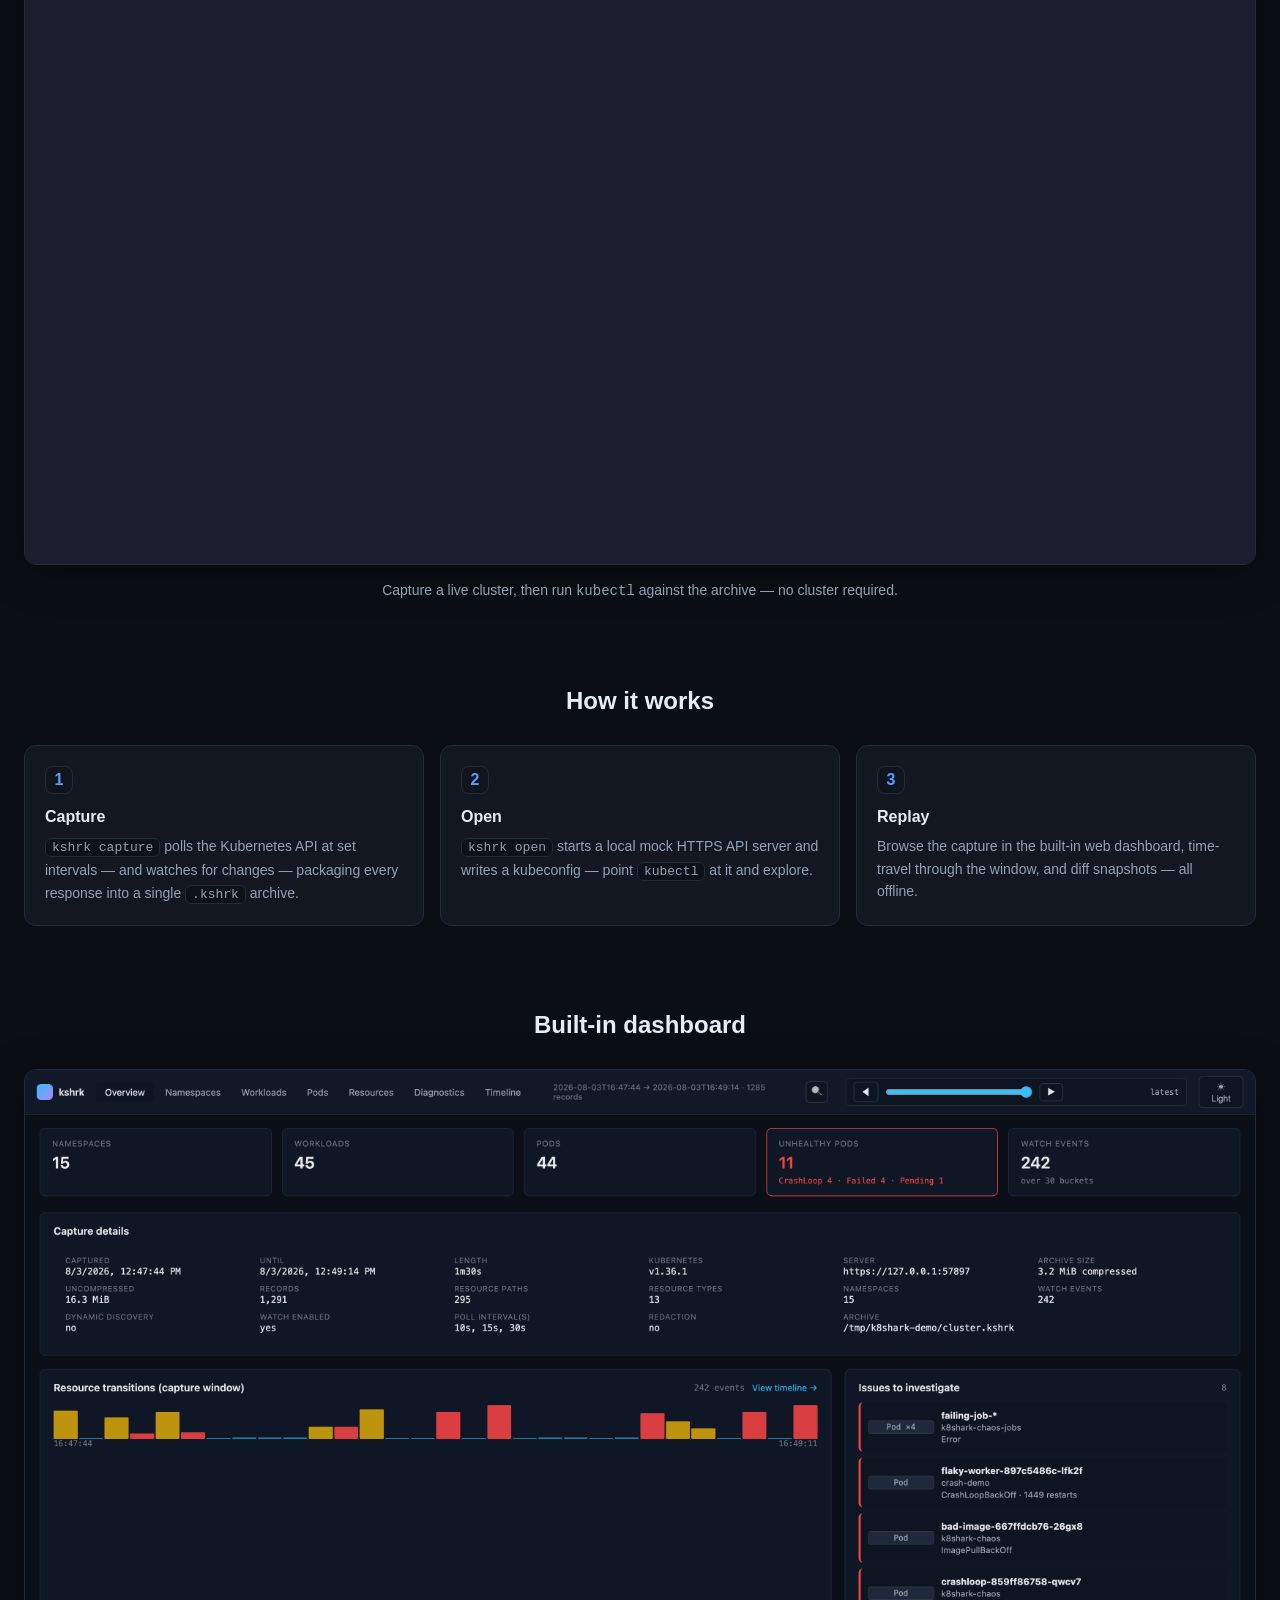
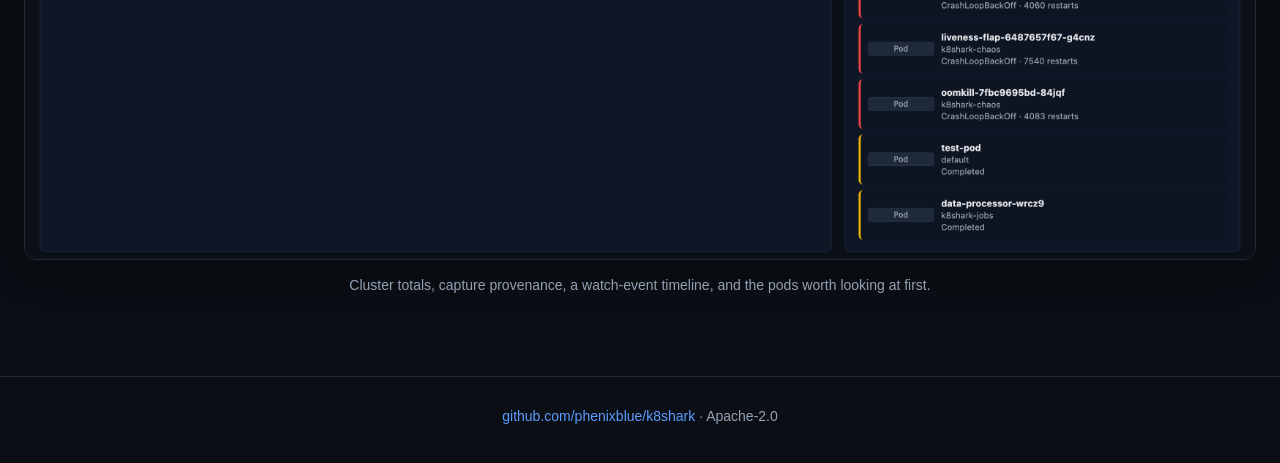
==== commit d664658a: "site: split the quick start so the blocking commands read as a choice The single block read as a 1-2" ====
--- a/index.html
+++ b/index.html
@@ -65,6 +65,14 @@
   section{margin-top:80px}
   h2{font-size:24px; margin:0 0 24px; text-align:center}
   .caption{text-align:center; color:var(--muted); font-size:14px; margin:14px 0 0}
+  /* Connective prose between two code blocks — left aligned, unlike .caption,
+     because it reads as instruction rather than a label for an image. */
+  .between{color:var(--muted); font-size:14px; margin:14px 0 12px}
+  kbd{
+    background:var(--code-bg); border:1px solid var(--border); border-radius:5px;
+    padding:1px 6px; font:13px/1.4 ui-monospace,SFMono-Regular,Menlo,Consolas,monospace;
+    color:var(--text);
+  }
   .shot{display:block; width:100%; height:auto; border:1px solid var(--border); border-radius:12px; box-shadow:0 8px 40px rgba(0,0,0,.4)}
   .steps{display:grid; grid-template-columns:repeat(3,1fr); gap:16px}
   .step{background:var(--panel); border:1px solid var(--border); border-radius:12px; padding:20px}
@@ -121,19 +129,23 @@
 
 <section class="wrap">
   <h2>Quick start</h2>
-  <pre><span class="c"># 1. Capture a live cluster — no config file needed</span>
+  <pre><span class="c"># Capture a live cluster — no config file needed</span>
 kshrk capture --auto-discover --duration 2m --out capture.kshrk
 
-<span class="c"># 2. Ask what's broken, entirely offline</span>
-kshrk diagnose capture.kshrk
-
-<span class="c"># 3. Or explore it with kubectl — starts a local mock API server</span>
+<span class="c"># Ask what's broken, entirely offline</span>
+kshrk diagnose capture.kshrk</pre>
+  <p class="between">
+    Then explore it. Both options below run in the foreground until you press
+    <kbd>Ctrl+C</kbd>, so pick one rather than pasting both.
+  </p>
+  <pre><span class="c"># Option A — query it with kubectl</span>
 kshrk open capture.kshrk --kubeconfig-out ./kubeconfig
-<span class="c">#    then, in another shell:</span>
+
+<span class="c"># ...then, in a second shell:</span>
 export KUBECONFIG=./kubeconfig
 kubectl get pods -A
 
-<span class="c"># 4. Or browse it in the dashboard shown below</span>
+<span class="c"># Option B — browse it in the dashboard shown below (prints a local URL)</span>
 kshrk ui capture.kshrk</pre>
   <p class="note">
     <code>--auto-discover</code> captures every API resource your credentials can read, which is the
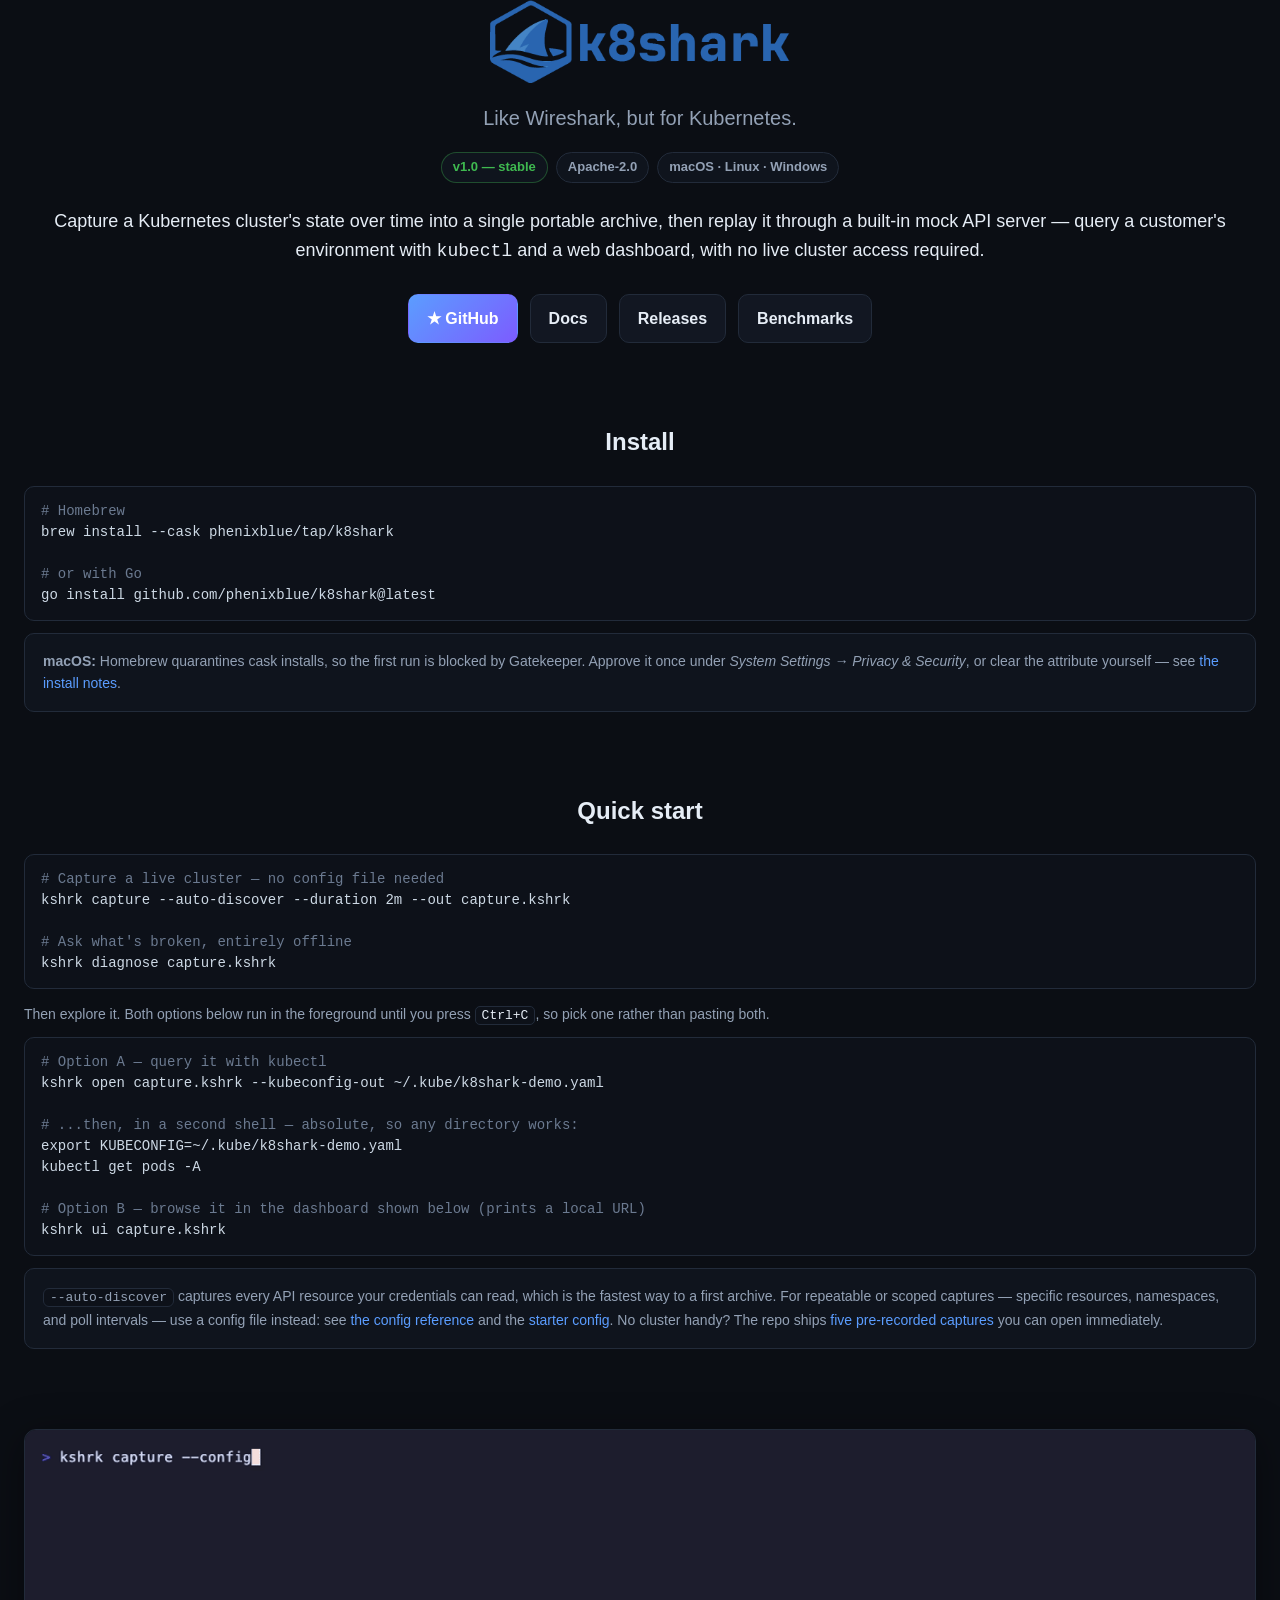
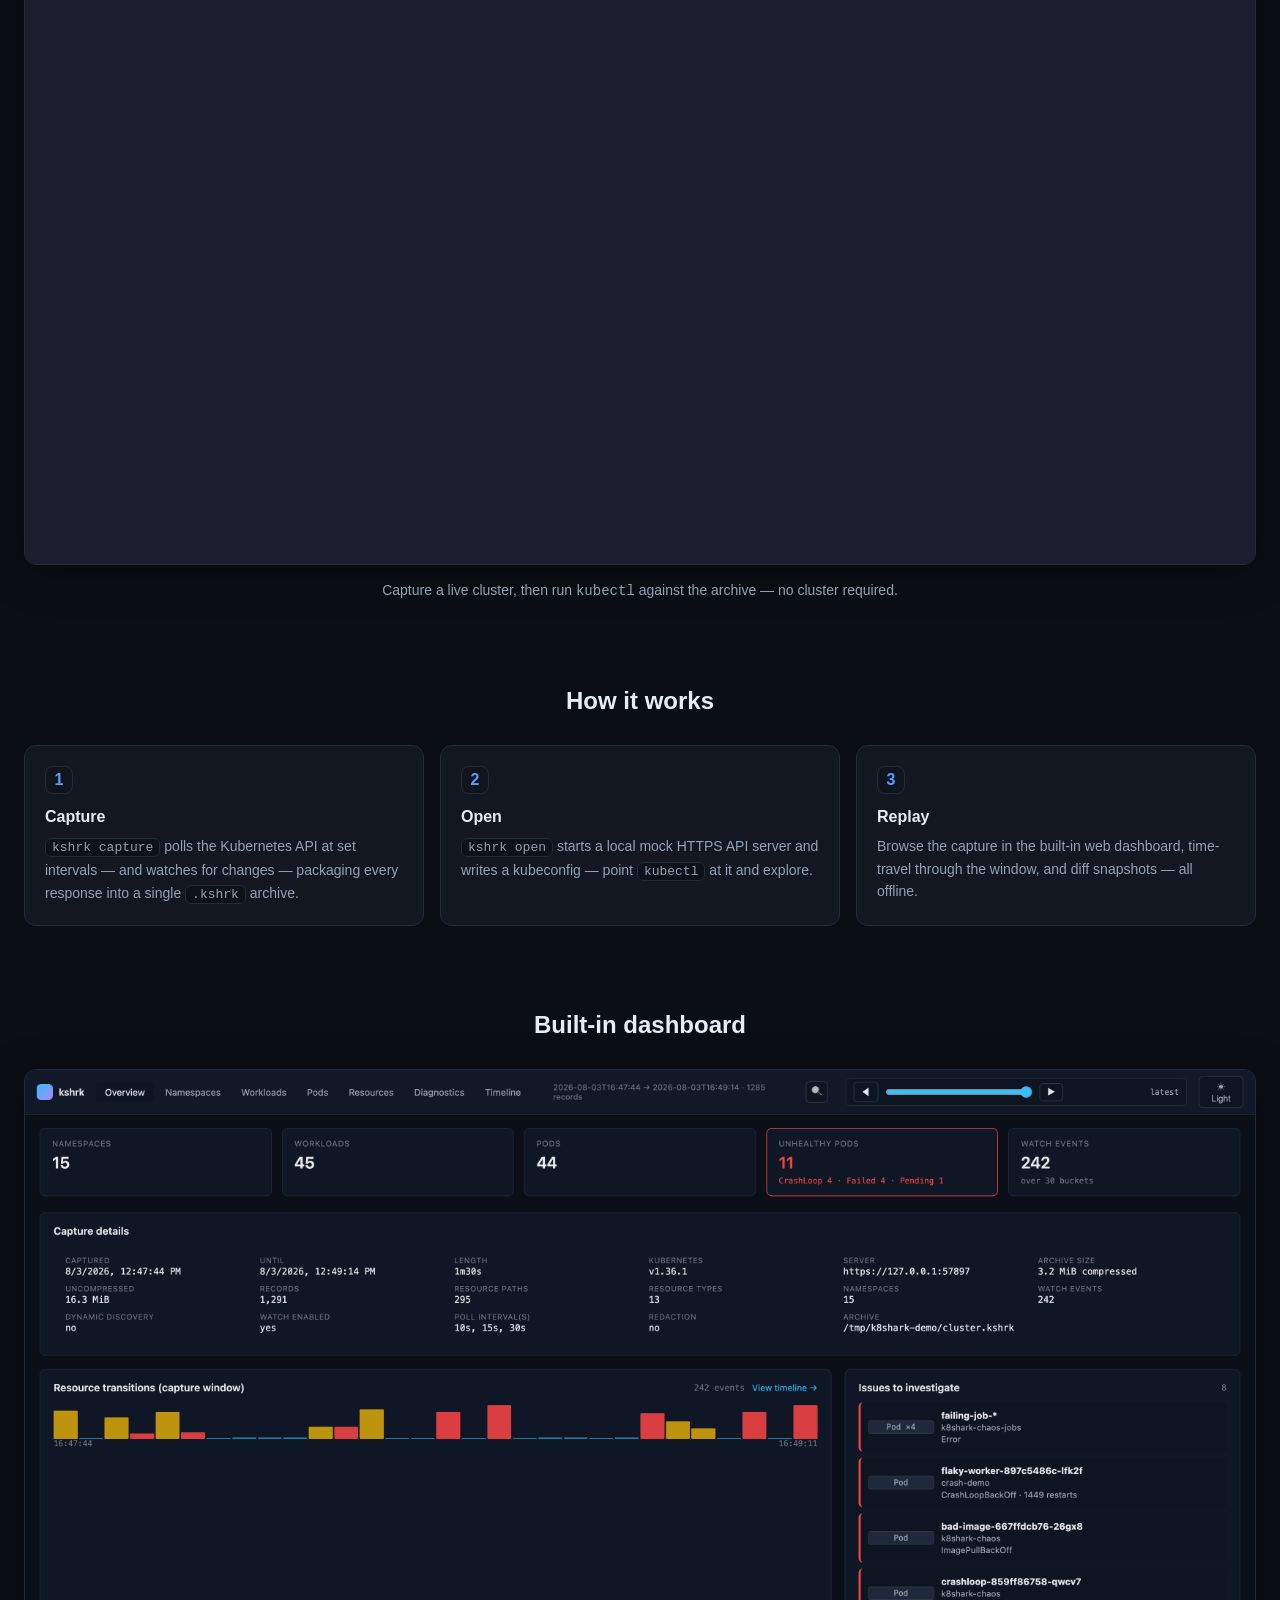
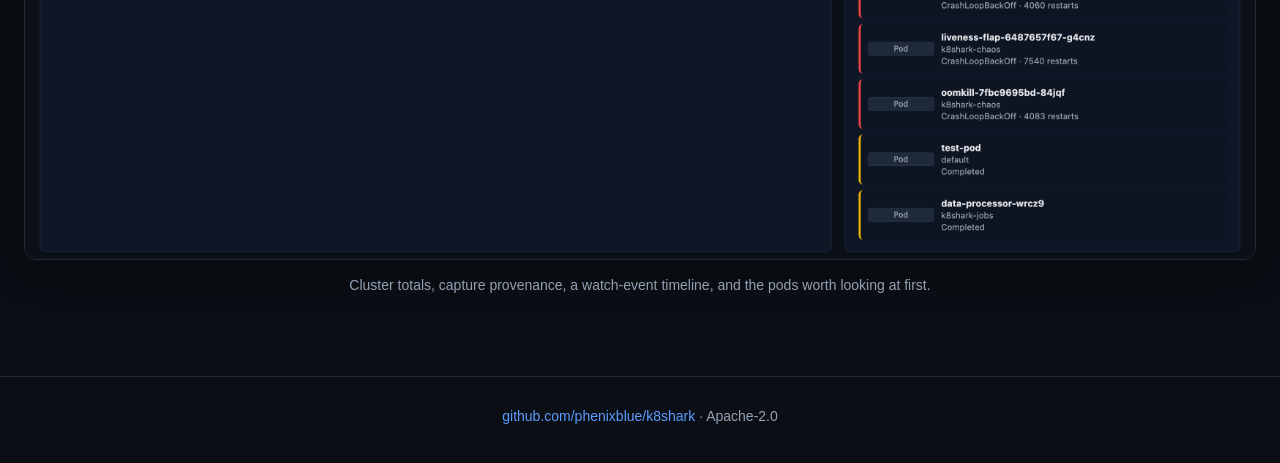
==== commit b8aec8ff: "site: write the quick start kubeconfig to an absolute path `--kubeconfig-out ./kubeconfig` made the " ====
--- a/index.html
+++ b/index.html
@@ -139,10 +139,10 @@
     <kbd>Ctrl+C</kbd>, so pick one rather than pasting both.
   </p>
   <pre><span class="c"># Option A — query it with kubectl</span>
-kshrk open capture.kshrk --kubeconfig-out ./kubeconfig
-
-<span class="c"># ...then, in a second shell:</span>
-export KUBECONFIG=./kubeconfig
+kshrk open capture.kshrk --kubeconfig-out ~/.kube/k8shark-demo.yaml
+
+<span class="c"># ...then, in a second shell — absolute, so any directory works:</span>
+export KUBECONFIG=~/.kube/k8shark-demo.yaml
 kubectl get pods -A
 
 <span class="c"># Option B — browse it in the dashboard shown below (prints a local URL)</span>
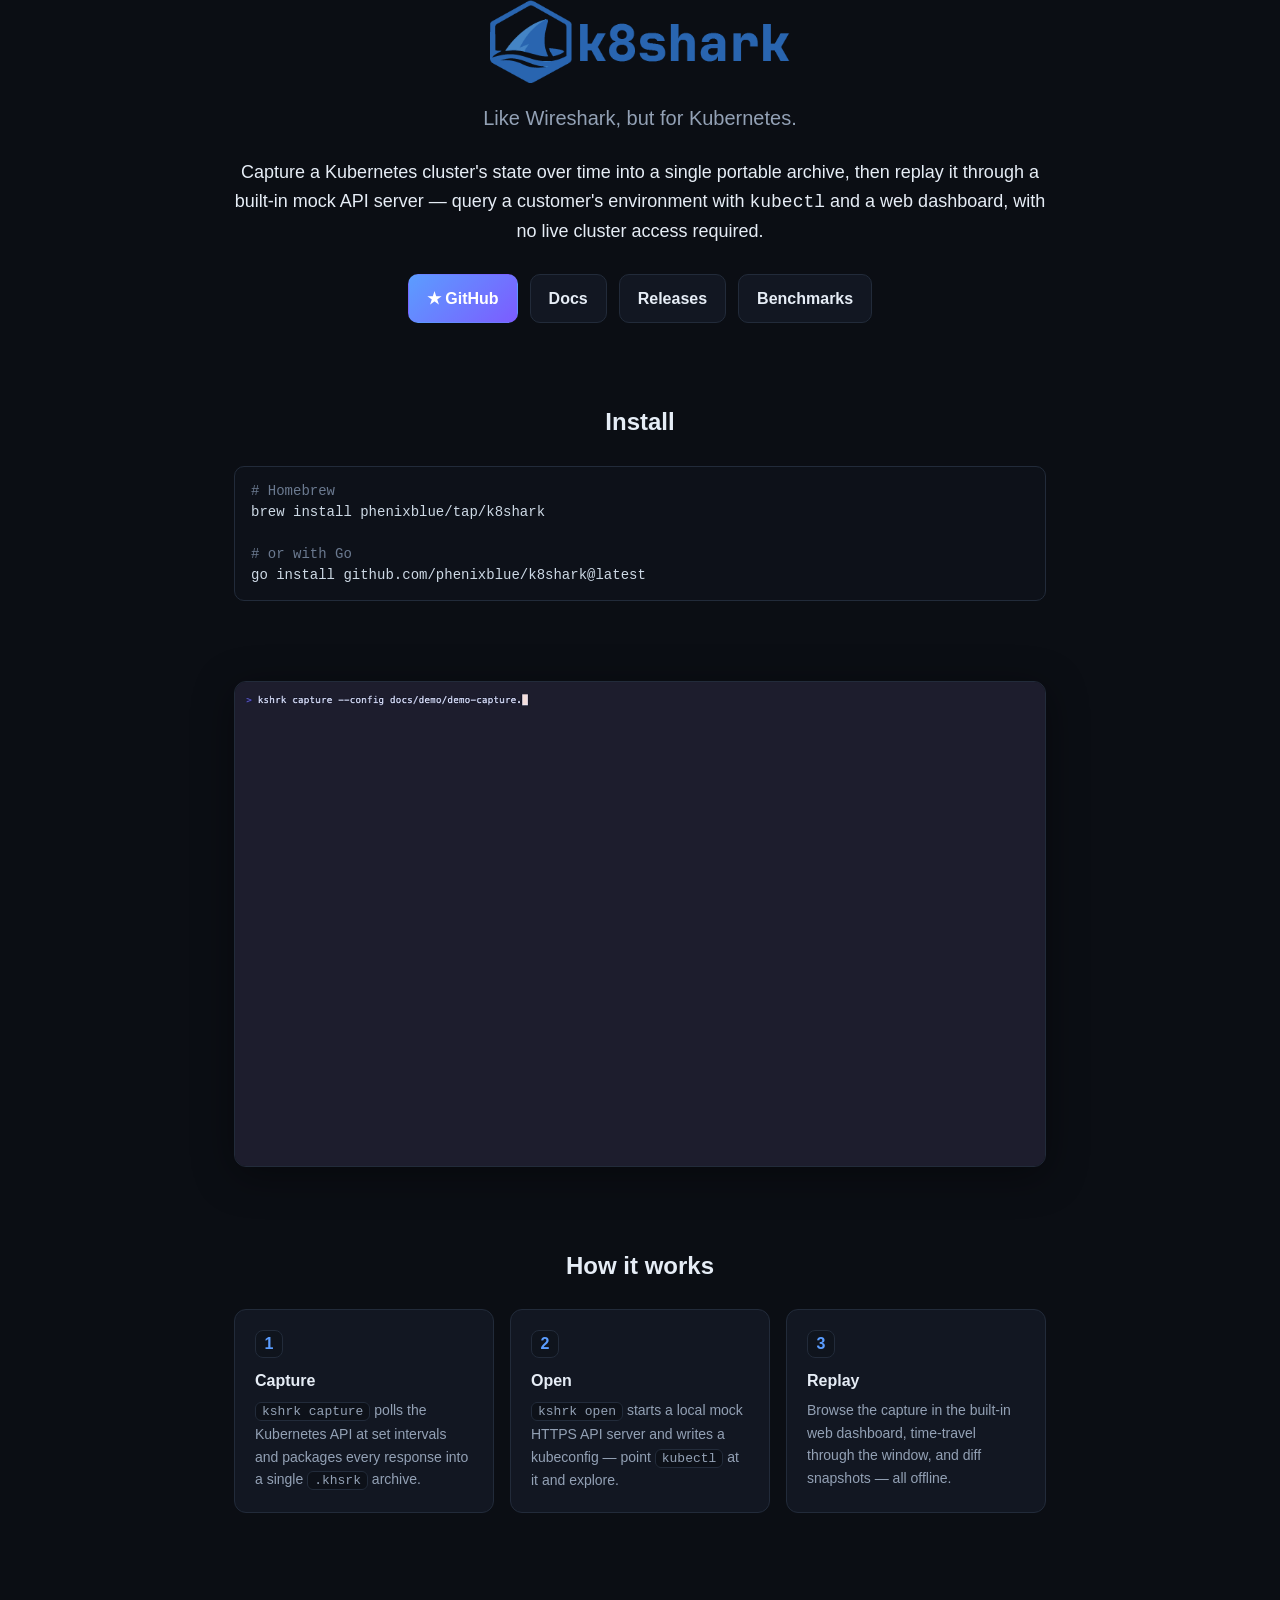
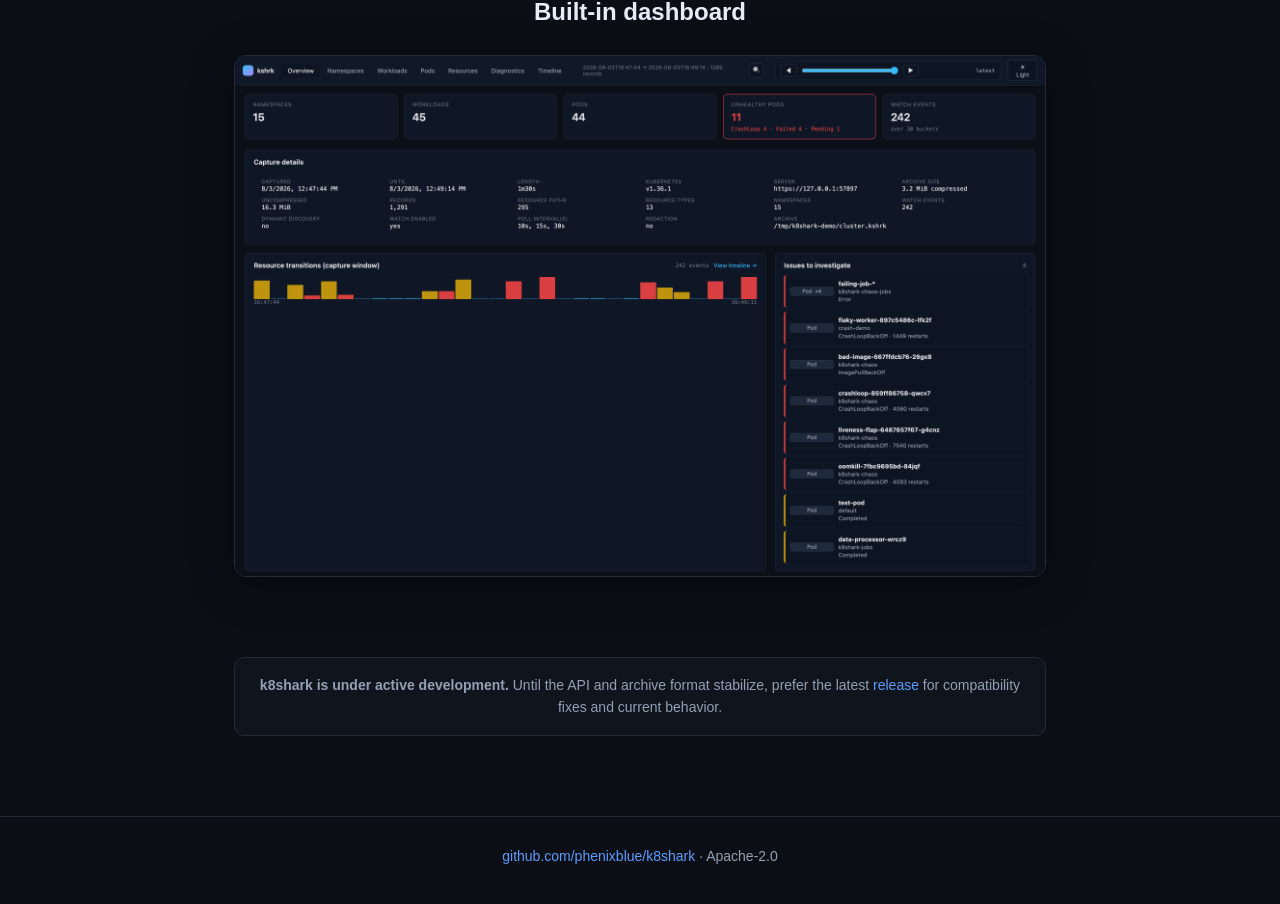
==== commit 488e5ec4: "Add Google Analytics (GA4) tag Adds the gtag.js snippet for GA4 property G-9DW66SR1MF to the site he" ====
--- a/index.html
+++ b/index.html
@@ -3,6 +3,14 @@
 <head>
 <meta charset="utf-8">
 <meta name="viewport" content="width=device-width, initial-scale=1">
+<!-- Google tag (gtag.js) -->
+<script async src="https://www.googletagmanager.com/gtag/js?id=G-9DW66SR1MF"></script>
+<script>
+  window.dataLayer = window.dataLayer || [];
+  function gtag(){dataLayer.push(arguments);}
+  gtag('js', new Date());
+  gtag('config', 'G-9DW66SR1MF');
+</script>
 <title>k8shark — Like Wireshark, but for Kubernetes</title>
 <meta name="description" content="Capture a Kubernetes cluster's state to a portable archive and replay it through a mock API server — use kubectl against a customer's environment without live cluster access.">
 <meta property="og:title" content="k8shark — Like Wireshark, but for Kubernetes">
@@ -15,7 +23,7 @@
   :root{
     --bg:#0b0e14; --panel:#121722; --panel-2:#0f141d; --border:#222b3a;
     --text:#e6edf6; --muted:#93a1b5; --accent:#5b9dff; --accent-2:#7c5cff;
-    --code-bg:#0d1119; --ok:#3fb950;
+    --code-bg:#0d1119;
   }
   *{box-sizing:border-box}
   html{scroll-behavior:smooth}
@@ -26,26 +34,10 @@
   }
   a{color:var(--accent); text-decoration:none}
   a:hover{text-decoration:underline}
-  /* One column width for every section, so all of them scale together as the
-     window resizes. A narrower column for prose and a wider one for the media
-     meant the gif and screenshot resized with the viewport while the text
-     blocks stayed pinned, which read as a bug.
-
-     1320px is set by the media rather than the prose: minus 48px of padding
-     that's a 1272px content box, so demo.gif (1440px wide, recorded at
-     FontSize 16) renders at ~14.1px apparent — legible, where the old 860px
-     column squeezed it to ~8.8px. */
-  .wrap{max-width:1320px; margin-left:auto; margin-right:auto; padding:0 24px}
+  .wrap{max-width:860px; margin-left:auto; margin-right:auto; padding:0 24px}
   header{padding:72px 0 0; text-align:center}
   header img.logo{width:300px; max-width:80%; height:auto}
   .tagline{color:var(--muted); font-size:20px; margin:12px 0 0}
-  .badges{display:flex; gap:8px; justify-content:center; flex-wrap:wrap; margin:18px 0 0}
-  .badge{
-    display:inline-flex; align-items:center; gap:6px; padding:4px 11px; border-radius:999px;
-    border:1px solid var(--border); background:var(--panel-2); color:var(--muted);
-    font-size:13px; font-weight:600;
-  }
-  .badge.stable{color:var(--ok); border-color:rgba(63,185,80,.35)}
   .lede{margin:24px 0 0; text-align:center; font-size:18px; color:var(--text)}
   .cta{display:flex; gap:12px; justify-content:center; flex-wrap:wrap; margin:28px 0 0}
   .btn{
@@ -64,15 +56,6 @@
   pre:last-child{margin-bottom:0}
   section{margin-top:80px}
   h2{font-size:24px; margin:0 0 24px; text-align:center}
-  .caption{text-align:center; color:var(--muted); font-size:14px; margin:14px 0 0}
-  /* Connective prose between two code blocks — left aligned, unlike .caption,
-     because it reads as instruction rather than a label for an image. */
-  .between{color:var(--muted); font-size:14px; margin:14px 0 12px}
-  kbd{
-    background:var(--code-bg); border:1px solid var(--border); border-radius:5px;
-    padding:1px 6px; font:13px/1.4 ui-monospace,SFMono-Regular,Menlo,Consolas,monospace;
-    color:var(--text);
-  }
   .shot{display:block; width:100%; height:auto; border:1px solid var(--border); border-radius:12px; box-shadow:0 8px 40px rgba(0,0,0,.4)}
   .steps{display:grid; grid-template-columns:repeat(3,1fr); gap:16px}
   .step{background:var(--panel); border:1px solid var(--border); border-radius:12px; padding:20px}
@@ -80,8 +63,7 @@
   .step h3{margin:0 0 6px; font-size:16px}
   .step p{margin:0; color:var(--muted); font-size:14px}
   .step code{background:var(--code-bg); border:1px solid var(--border); border-radius:6px; padding:1px 6px; font-size:13px}
-  .note{color:var(--muted); font-size:14px; background:var(--panel-2); border:1px solid var(--border); border-radius:10px; padding:16px 18px; margin:0}
-  .note code{background:var(--code-bg); border:1px solid var(--border); border-radius:6px; padding:1px 6px; font-size:13px}
+  .note{text-align:center; color:var(--muted); font-size:14px; background:var(--panel-2); border:1px solid var(--border); border-radius:10px; padding:16px 18px}
   footer{margin-top:80px; border-top:1px solid var(--border); padding:28px 0 40px; text-align:center; color:var(--muted); font-size:14px}
   @media (max-width:680px){ .steps{grid-template-columns:1fr} header{padding-top:40px} }
 </style>
@@ -90,11 +72,6 @@
 <header class="wrap">
   <img class="logo" src="logo.png" alt="k8shark">
   <p class="tagline">Like Wireshark, but for Kubernetes.</p>
-  <div class="badges">
-    <span class="badge stable">v1.0 — stable</span>
-    <span class="badge">Apache-2.0</span>
-    <span class="badge">macOS · Linux · Windows</span>
-  </div>
 </header>
 
 <div class="wrap">
@@ -115,53 +92,14 @@
 <section class="wrap">
   <h2>Install</h2>
   <pre><span class="c"># Homebrew</span>
-brew install --cask phenixblue/tap/k8shark
+brew install phenixblue/tap/k8shark
 
 <span class="c"># or with Go</span>
 go install github.com/phenixblue/k8shark@latest</pre>
-  <p class="note">
-    <strong>macOS:</strong> Homebrew quarantines cask installs, so the first run is blocked by
-    Gatekeeper. Approve it once under <em>System Settings → Privacy &amp; Security</em>, or clear the
-    attribute yourself — see
-    <a href="https://github.com/phenixblue/k8shark/blob/main/docs/usage.md#macos-first-run-is-blocked-by-gatekeeper">the install notes</a>.
-  </p>
 </section>
 
 <section class="wrap">
-  <h2>Quick start</h2>
-  <pre><span class="c"># Capture a live cluster — no config file needed</span>
-kshrk capture --auto-discover --duration 2m --out capture.kshrk
-
-<span class="c"># Ask what's broken, entirely offline</span>
-kshrk diagnose capture.kshrk</pre>
-  <p class="between">
-    Then explore it. Both options below run in the foreground until you press
-    <kbd>Ctrl+C</kbd>, so pick one rather than pasting both.
-  </p>
-  <pre><span class="c"># Option A — query it with kubectl</span>
-kshrk open capture.kshrk --kubeconfig-out ~/.kube/k8shark-demo.yaml
-
-<span class="c"># ...then, in a second shell — absolute, so any directory works:</span>
-export KUBECONFIG=~/.kube/k8shark-demo.yaml
-kubectl get pods -A
-
-<span class="c"># Option B — browse it in the dashboard shown below (prints a local URL)</span>
-kshrk ui capture.kshrk</pre>
-  <p class="note">
-    <code>--auto-discover</code> captures every API resource your credentials can read, which is the
-    fastest way to a first archive. For repeatable or scoped captures — specific resources,
-    namespaces, and poll intervals — use a config file instead: see
-    <a href="https://github.com/phenixblue/k8shark/blob/main/docs/config.md">the config reference</a>
-    and the <a href="https://github.com/phenixblue/k8shark/blob/main/examples/k8shark.yaml">starter config</a>.
-    No cluster handy? The repo ships
-    <a href="https://github.com/phenixblue/k8shark/blob/main/examples/README.md">five pre-recorded captures</a>
-    you can open immediately.
-  </p>
-</section>
-
-<section class="wrap">
-  <img class="shot" src="demo.gif" alt="Terminal recording: kshrk captures a cluster, then kubectl queries the archive through the mock API server">
-  <p class="caption">Capture a live cluster, then run <code>kubectl</code> against the archive — no cluster required.</p>
+  <img class="shot" src="demo.gif" alt="k8shark capture and replay demo">
 </section>
 
 <section class="wrap">
@@ -170,7 +108,7 @@
     <div class="step">
       <span class="n">1</span>
       <h3>Capture</h3>
-      <p><code>kshrk capture</code> polls the Kubernetes API at set intervals — and watches for changes — packaging every response into a single <code>.kshrk</code> archive.</p>
+      <p><code>kshrk capture</code> polls the Kubernetes API at set intervals and packages every response into a single <code>.khsrk</code> archive.</p>
     </div>
     <div class="step">
       <span class="n">2</span>
@@ -188,9 +126,16 @@
 <section class="wrap">
   <h2>Built-in dashboard</h2>
   <a href="https://github.com/phenixblue/k8shark/blob/main/docs/web-ui.md">
-    <img class="shot" src="dashboard.png" alt="k8shark web dashboard: cluster totals, capture details, a resource-transition histogram, and a list of unhealthy pods to investigate">
+    <img class="shot" src="dashboard.png" alt="k8shark web dashboard overview">
   </a>
-  <p class="caption">Cluster totals, capture provenance, a watch-event timeline, and the pods worth looking at first.</p>
+</section>
+
+<section class="wrap">
+  <p class="note">
+    <strong>k8shark is under active development.</strong> Until the API and archive format stabilize,
+    prefer the latest <a href="https://github.com/phenixblue/k8shark/releases/latest">release</a> for
+    compatibility fixes and current behavior.
+  </p>
 </section>
 
 <footer>
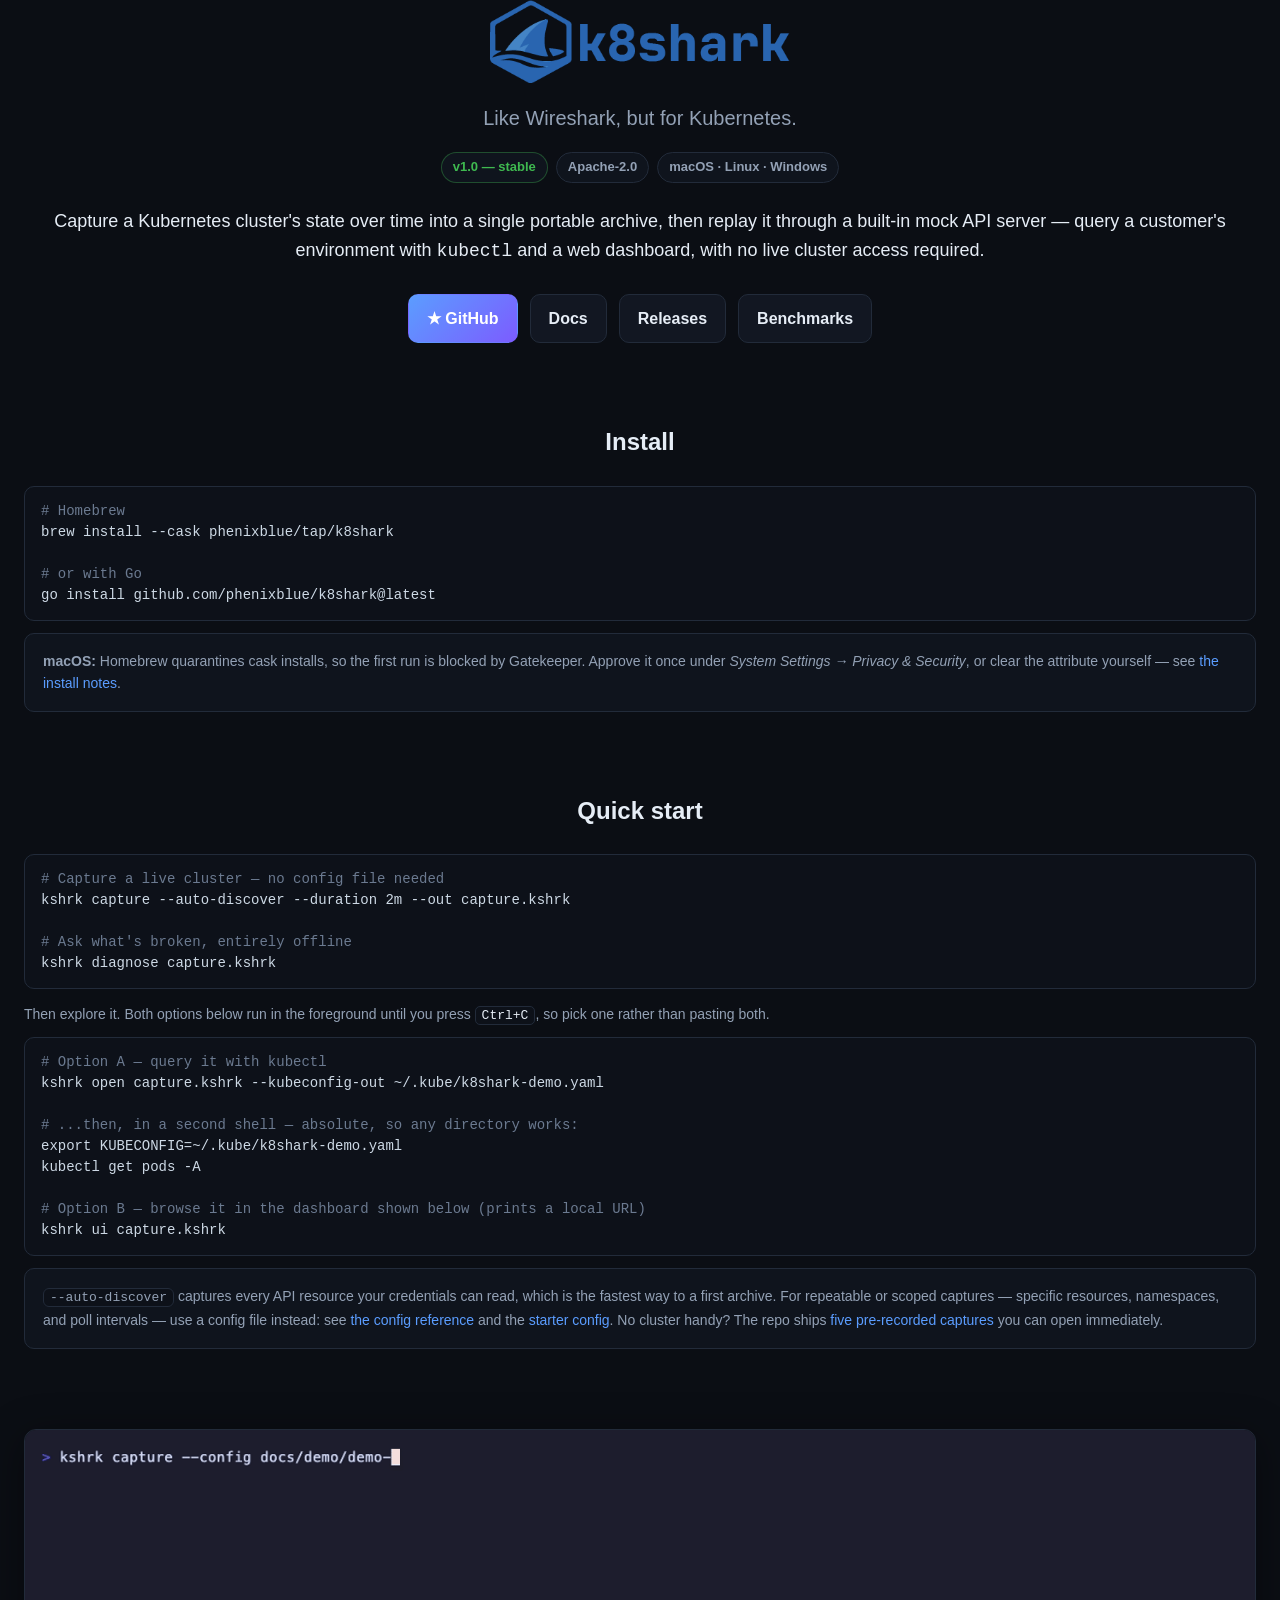
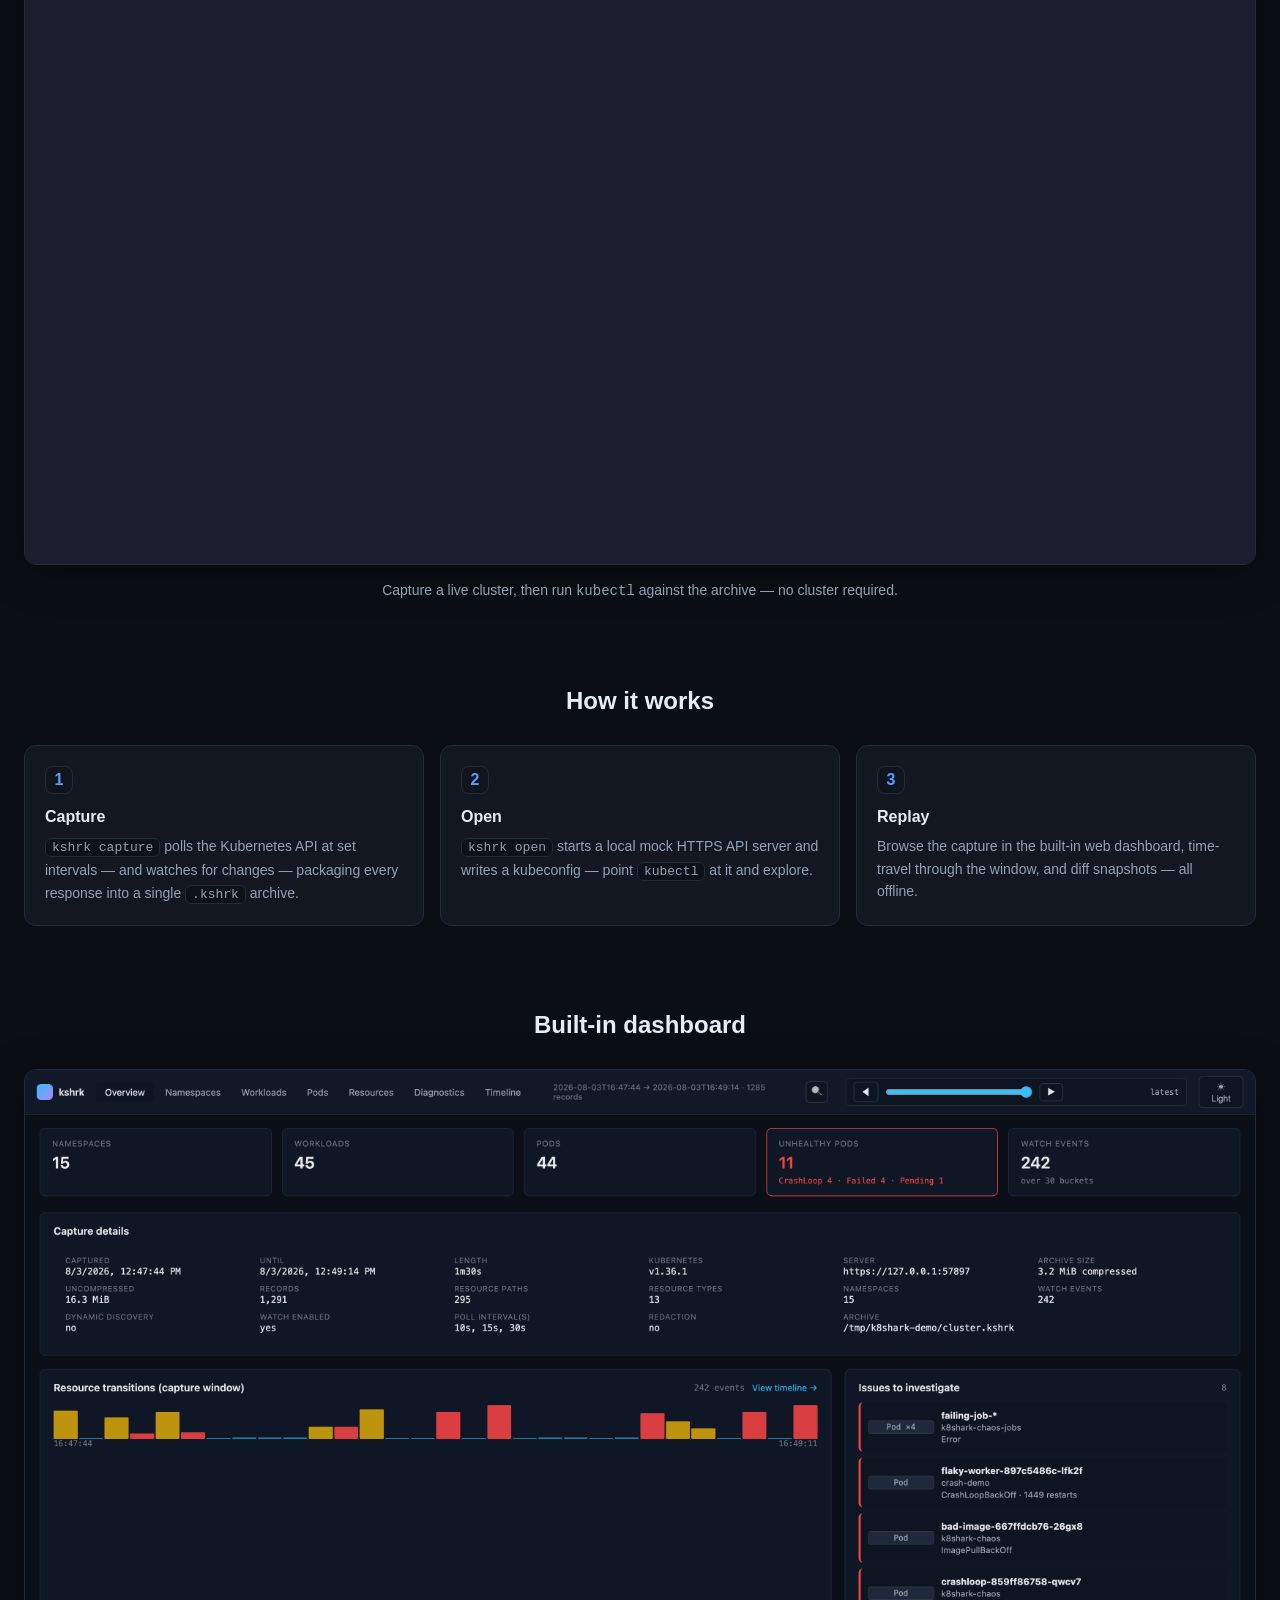
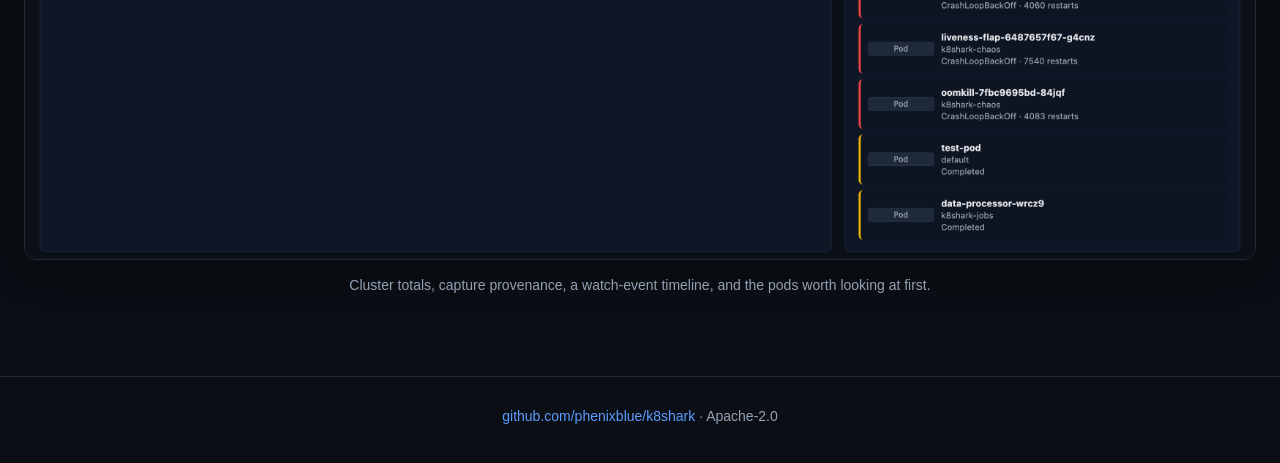
==== commit 6e1ad7db: "Add Google Analytics (GA4) tag (#338) Adds the gtag.js snippet for GA4 property G-9DW66SR1MF to the " ====
--- a/index.html
+++ b/index.html
@@ -23,7 +23,7 @@
   :root{
     --bg:#0b0e14; --panel:#121722; --panel-2:#0f141d; --border:#222b3a;
     --text:#e6edf6; --muted:#93a1b5; --accent:#5b9dff; --accent-2:#7c5cff;
-    --code-bg:#0d1119;
+    --code-bg:#0d1119; --ok:#3fb950;
   }
   *{box-sizing:border-box}
   html{scroll-behavior:smooth}
@@ -34,10 +34,26 @@
   }
   a{color:var(--accent); text-decoration:none}
   a:hover{text-decoration:underline}
-  .wrap{max-width:860px; margin-left:auto; margin-right:auto; padding:0 24px}
+  /* One column width for every section, so all of them scale together as the
+     window resizes. A narrower column for prose and a wider one for the media
+     meant the gif and screenshot resized with the viewport while the text
+     blocks stayed pinned, which read as a bug.
+
+     1320px is set by the media rather than the prose: minus 48px of padding
+     that's a 1272px content box, so demo.gif (1440px wide, recorded at
+     FontSize 16) renders at ~14.1px apparent — legible, where the old 860px
+     column squeezed it to ~8.8px. */
+  .wrap{max-width:1320px; margin-left:auto; margin-right:auto; padding:0 24px}
   header{padding:72px 0 0; text-align:center}
   header img.logo{width:300px; max-width:80%; height:auto}
   .tagline{color:var(--muted); font-size:20px; margin:12px 0 0}
+  .badges{display:flex; gap:8px; justify-content:center; flex-wrap:wrap; margin:18px 0 0}
+  .badge{
+    display:inline-flex; align-items:center; gap:6px; padding:4px 11px; border-radius:999px;
+    border:1px solid var(--border); background:var(--panel-2); color:var(--muted);
+    font-size:13px; font-weight:600;
+  }
+  .badge.stable{color:var(--ok); border-color:rgba(63,185,80,.35)}
   .lede{margin:24px 0 0; text-align:center; font-size:18px; color:var(--text)}
   .cta{display:flex; gap:12px; justify-content:center; flex-wrap:wrap; margin:28px 0 0}
   .btn{
@@ -56,6 +72,15 @@
   pre:last-child{margin-bottom:0}
   section{margin-top:80px}
   h2{font-size:24px; margin:0 0 24px; text-align:center}
+  .caption{text-align:center; color:var(--muted); font-size:14px; margin:14px 0 0}
+  /* Connective prose between two code blocks — left aligned, unlike .caption,
+     because it reads as instruction rather than a label for an image. */
+  .between{color:var(--muted); font-size:14px; margin:14px 0 12px}
+  kbd{
+    background:var(--code-bg); border:1px solid var(--border); border-radius:5px;
+    padding:1px 6px; font:13px/1.4 ui-monospace,SFMono-Regular,Menlo,Consolas,monospace;
+    color:var(--text);
+  }
   .shot{display:block; width:100%; height:auto; border:1px solid var(--border); border-radius:12px; box-shadow:0 8px 40px rgba(0,0,0,.4)}
   .steps{display:grid; grid-template-columns:repeat(3,1fr); gap:16px}
   .step{background:var(--panel); border:1px solid var(--border); border-radius:12px; padding:20px}
@@ -63,7 +88,8 @@
   .step h3{margin:0 0 6px; font-size:16px}
   .step p{margin:0; color:var(--muted); font-size:14px}
   .step code{background:var(--code-bg); border:1px solid var(--border); border-radius:6px; padding:1px 6px; font-size:13px}
-  .note{text-align:center; color:var(--muted); font-size:14px; background:var(--panel-2); border:1px solid var(--border); border-radius:10px; padding:16px 18px}
+  .note{color:var(--muted); font-size:14px; background:var(--panel-2); border:1px solid var(--border); border-radius:10px; padding:16px 18px; margin:0}
+  .note code{background:var(--code-bg); border:1px solid var(--border); border-radius:6px; padding:1px 6px; font-size:13px}
   footer{margin-top:80px; border-top:1px solid var(--border); padding:28px 0 40px; text-align:center; color:var(--muted); font-size:14px}
   @media (max-width:680px){ .steps{grid-template-columns:1fr} header{padding-top:40px} }
 </style>
@@ -72,6 +98,11 @@
 <header class="wrap">
   <img class="logo" src="logo.png" alt="k8shark">
   <p class="tagline">Like Wireshark, but for Kubernetes.</p>
+  <div class="badges">
+    <span class="badge stable">v1.0 — stable</span>
+    <span class="badge">Apache-2.0</span>
+    <span class="badge">macOS · Linux · Windows</span>
+  </div>
 </header>
 
 <div class="wrap">
@@ -92,14 +123,53 @@
 <section class="wrap">
   <h2>Install</h2>
   <pre><span class="c"># Homebrew</span>
-brew install phenixblue/tap/k8shark
+brew install --cask phenixblue/tap/k8shark
 
 <span class="c"># or with Go</span>
 go install github.com/phenixblue/k8shark@latest</pre>
-</section>
-
-<section class="wrap">
-  <img class="shot" src="demo.gif" alt="k8shark capture and replay demo">
+  <p class="note">
+    <strong>macOS:</strong> Homebrew quarantines cask installs, so the first run is blocked by
+    Gatekeeper. Approve it once under <em>System Settings → Privacy &amp; Security</em>, or clear the
+    attribute yourself — see
+    <a href="https://github.com/phenixblue/k8shark/blob/main/docs/usage.md#macos-first-run-is-blocked-by-gatekeeper">the install notes</a>.
+  </p>
+</section>
+
+<section class="wrap">
+  <h2>Quick start</h2>
+  <pre><span class="c"># Capture a live cluster — no config file needed</span>
+kshrk capture --auto-discover --duration 2m --out capture.kshrk
+
+<span class="c"># Ask what's broken, entirely offline</span>
+kshrk diagnose capture.kshrk</pre>
+  <p class="between">
+    Then explore it. Both options below run in the foreground until you press
+    <kbd>Ctrl+C</kbd>, so pick one rather than pasting both.
+  </p>
+  <pre><span class="c"># Option A — query it with kubectl</span>
+kshrk open capture.kshrk --kubeconfig-out ~/.kube/k8shark-demo.yaml
+
+<span class="c"># ...then, in a second shell — absolute, so any directory works:</span>
+export KUBECONFIG=~/.kube/k8shark-demo.yaml
+kubectl get pods -A
+
+<span class="c"># Option B — browse it in the dashboard shown below (prints a local URL)</span>
+kshrk ui capture.kshrk</pre>
+  <p class="note">
+    <code>--auto-discover</code> captures every API resource your credentials can read, which is the
+    fastest way to a first archive. For repeatable or scoped captures — specific resources,
+    namespaces, and poll intervals — use a config file instead: see
+    <a href="https://github.com/phenixblue/k8shark/blob/main/docs/config.md">the config reference</a>
+    and the <a href="https://github.com/phenixblue/k8shark/blob/main/examples/k8shark.yaml">starter config</a>.
+    No cluster handy? The repo ships
+    <a href="https://github.com/phenixblue/k8shark/blob/main/examples/README.md">five pre-recorded captures</a>
+    you can open immediately.
+  </p>
+</section>
+
+<section class="wrap">
+  <img class="shot" src="demo.gif" alt="Terminal recording: kshrk captures a cluster, then kubectl queries the archive through the mock API server">
+  <p class="caption">Capture a live cluster, then run <code>kubectl</code> against the archive — no cluster required.</p>
 </section>
 
 <section class="wrap">
@@ -108,7 +178,7 @@
     <div class="step">
       <span class="n">1</span>
       <h3>Capture</h3>
-      <p><code>kshrk capture</code> polls the Kubernetes API at set intervals and packages every response into a single <code>.khsrk</code> archive.</p>
+      <p><code>kshrk capture</code> polls the Kubernetes API at set intervals — and watches for changes — packaging every response into a single <code>.kshrk</code> archive.</p>
     </div>
     <div class="step">
       <span class="n">2</span>
@@ -126,16 +196,9 @@
 <section class="wrap">
   <h2>Built-in dashboard</h2>
   <a href="https://github.com/phenixblue/k8shark/blob/main/docs/web-ui.md">
-    <img class="shot" src="dashboard.png" alt="k8shark web dashboard overview">
+    <img class="shot" src="dashboard.png" alt="k8shark web dashboard: cluster totals, capture details, a resource-transition histogram, and a list of unhealthy pods to investigate">
   </a>
-</section>
-
-<section class="wrap">
-  <p class="note">
-    <strong>k8shark is under active development.</strong> Until the API and archive format stabilize,
-    prefer the latest <a href="https://github.com/phenixblue/k8shark/releases/latest">release</a> for
-    compatibility fixes and current behavior.
-  </p>
+  <p class="caption">Cluster totals, capture provenance, a watch-event timeline, and the pods worth looking at first.</p>
 </section>
 
 <footer>
